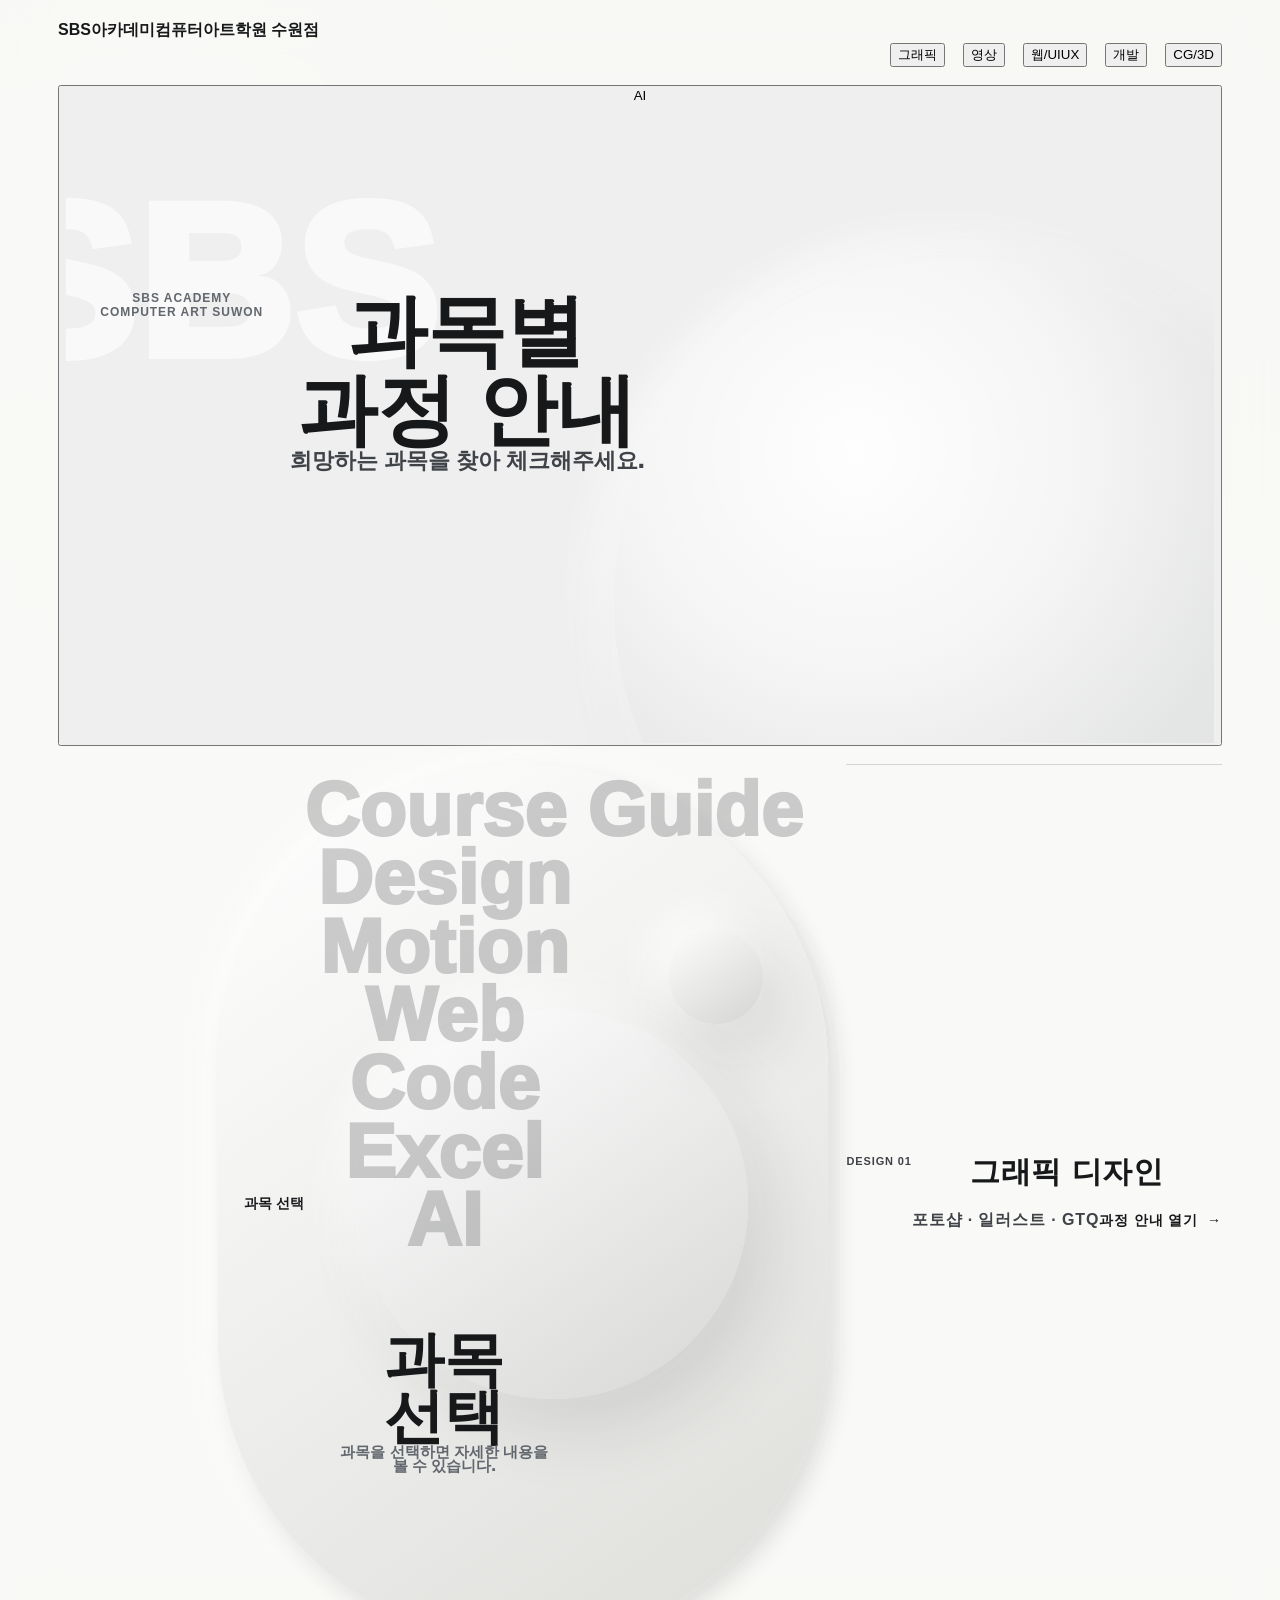
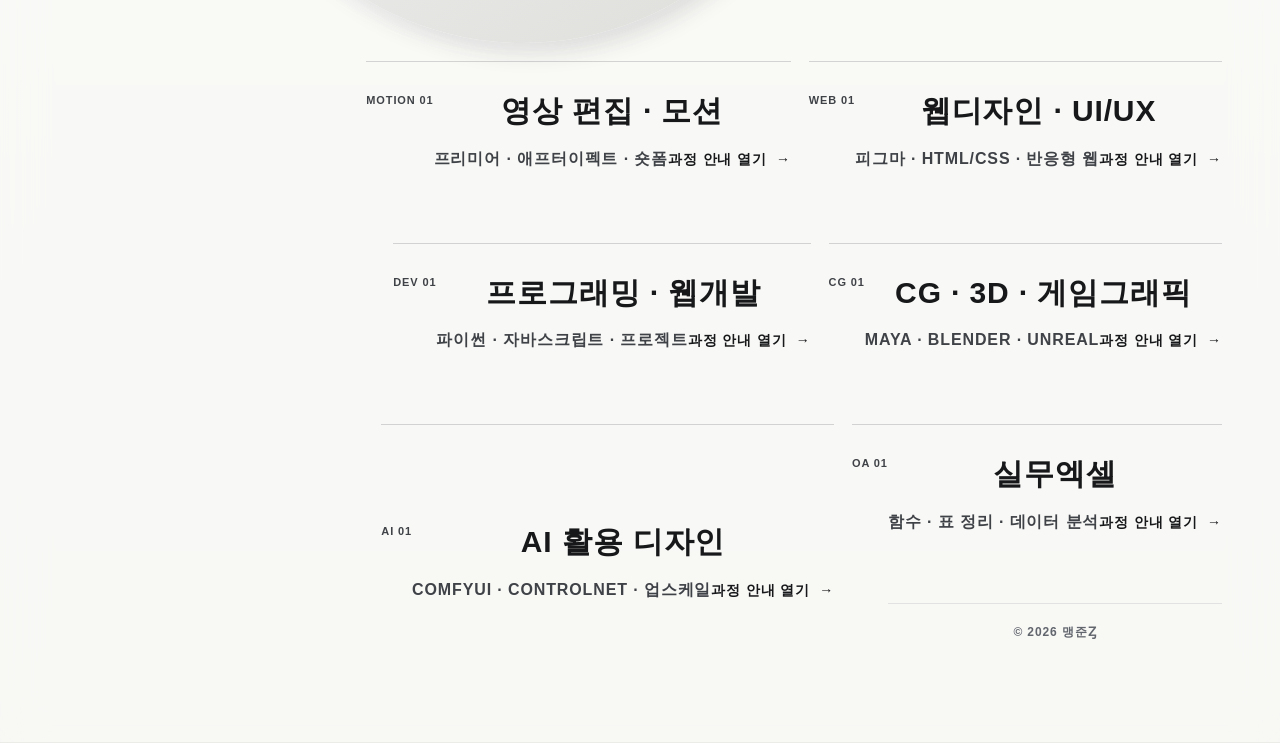
==== index.html @ f187f2a8 "Create index.html" ====
<!doctype html>
<meta charset="utf-8">
<meta name="viewport" content="width=device-width, initial-scale=1">
<meta property="og:type" content="website">
<meta property="og:title" content="SBS Academy Computer Art Suwon Course Guide">
<meta property="og:description" content="Select a course and review the curriculum.">
<meta property="og:url" content="https://mjh20346-alt.github.io/sbs-course-guide/">
<meta property="og:image" content="https://mjh20346-alt.github.io/sbs-course-guide/assets/og-image.svg">
<meta name="twitter:card" content="summary_large_image">
<meta name="twitter:image" content="https://mjh20346-alt.github.io/sbs-course-guide/assets/og-image.svg">
<link rel="stylesheet" href="assets/site.css">
<header class="topbar"><nav class="nav"><strong>SBS&#50500;&#52852;&#45936;&#48120;&#52980;&#54504;&#53552;&#50500;&#53944;&#54617;&#50896; &#49688;&#50896;&#51216;<div class="nav-links"><button onclick="location.href='graphic-design.html'">&#44536;&#47000;&#54589;<button onclick="location.href='video-motion.html'">&#50689;&#49345;<button onclick="location.href='web-uiux.html'">&#50937;/UIUX<button onclick="location.href='programming.html'">&#44060;&#48156;<button onclick="location.href='cg-3d.html'">CG/3D<button onclick="location.href='ai-design.html'">AI
<section class="hero compact"><div class="hero-inner"><div><div class="eyebrow">SBS ACADEMY COMPUTER ART SUWON<h1>&#44284;&#47785;&#48324; &#44284;&#51221; &#50504;&#45236;<p class="hero-copy">&#55148;&#47581;&#54616;&#45716; &#44284;&#47785;&#51012; &#52286;&#50500; &#52404;&#53356;&#54644;&#51452;&#49464;&#50836;.<div class="hero-actions"><button class="button primary" onclick="location.hash='subjects'">&#44284;&#47785; &#49440;&#53469;<div class="hero-panel"><div class="panel-title">Course Guide<div class="panel-grid">Design Motion Web Code Excel AI
<main><section id="subjects"><div class="section-head"><h2>&#44284;&#47785; &#49440;&#53469;<p class="section-note">&#44284;&#47785;&#51012; &#49440;&#53469;&#54616;&#47732; &#51088;&#49464;&#54620; &#45236;&#50857;&#51012; &#48380; &#49688; &#51080;&#49845;&#45768;&#45796;.<div class="subject-grid"><button class="subject-card visual-design" onclick="location.href='graphic-design.html'"><span class="kicker">DESIGN 01<h3>&#44536;&#47000;&#54589; &#46356;&#51088;&#51064;<p>&#54252;&#53664;&#49397; &#183; &#51068;&#47084;&#49828;&#53944; &#183; GTQ<span class="card-link">&#44284;&#51221; &#50504;&#45236; &#50676;&#44592;<button class="subject-card visual-video" onclick="location.href='video-motion.html'"><span class="kicker">MOTION 01<h3>&#50689;&#49345; &#54200;&#51665; &#183; &#47784;&#49496;<p>&#54532;&#47532;&#48120;&#50612; &#183; &#50528;&#54532;&#53552;&#51060;&#54169;&#53944; &#183; &#49679;&#54268;<span class="card-link">&#44284;&#51221; &#50504;&#45236; &#50676;&#44592;<button class="subject-card visual-web" onclick="location.href='web-uiux.html'"><span class="kicker">WEB 01<h3>&#50937;&#46356;&#51088;&#51064; &#183; UI/UX<p>&#54588;&#44536;&#47560; &#183; HTML/CSS &#183; &#48152;&#51025;&#54805; &#50937;<span class="card-link">&#44284;&#51221; &#50504;&#45236; &#50676;&#44592;<button class="subject-card visual-code" onclick="location.href='programming.html'"><span class="kicker">DEV 01<h3>&#54532;&#47196;&#44536;&#47000;&#48141; &#183; &#50937;&#44060;&#48156;<p>&#54028;&#51060;&#50028; &#183; &#51088;&#48148;&#49828;&#53356;&#47549;&#53944; &#183; &#54532;&#47196;&#51229;&#53944;<span class="card-link">&#44284;&#51221; &#50504;&#45236; &#50676;&#44592;<button class="subject-card visual-cg" onclick="location.href='cg-3d.html'"><span class="kicker">CG 01<h3>CG &#183; 3D &#183; &#44172;&#51076;&#44536;&#47000;&#54589;<p>Maya &#183; Blender &#183; Unreal<span class="card-link">&#44284;&#51221; &#50504;&#45236; &#50676;&#44592;<button class="subject-card visual-ai" onclick="location.href='ai-design.html'"><span class="kicker">AI 01<h3>AI &#54876;&#50857; &#46356;&#51088;&#51064;<p>ComfyUI &#183; ControlNet &#183; &#50629;&#49828;&#52992;&#51068;<span class="card-link">&#44284;&#51221; &#50504;&#45236; &#50676;&#44592;<button class="subject-card visual-excel" onclick="location.href='practical-excel.html'"><span class="kicker">OA 01<h3>&#49892;&#47924;&#50641;&#49472;<p>&#54632;&#49688; &#183; &#54364; &#51221;&#47532; &#183; &#45936;&#51060;&#53552; &#48516;&#49437;<span class="card-link">&#44284;&#51221; &#50504;&#45236; &#50676;&#44592;<footer class="site-footer" style="grid-column:1/-1">&copy; 2026 &#47609;&#51456;&#548
---- assets/site.css ----
:root {
  --bg: #f4f4f2;
  --bg-soft: #ececea;
  --paper: #fbfbfa;
  --ink: #17181a;
  --ink-soft: #3f4247;
  --muted: #62666d;
  --line: rgba(37, 38, 41, .10);
  --shadow-soft: 20px 28px 70px rgba(30, 32, 36, .12), -18px -18px 44px rgba(255, 255, 255, .82);
  --shadow-inset: inset 10px 10px 24px rgba(30, 32, 36, .07), inset -14px -14px 30px rgba(255, 255, 255, .88);
}

* {
  box-sizing: border-box;
}

html {
  scroll-behavior: smooth;
}

body {
  margin: 0;
  color: var(--ink);
  background:
    radial-gradient(circle at 12% 8%, rgba(255, 255, 255, .92), transparent 22rem),
    linear-gradient(180deg, #eeeeec 0%, #f7f7f5 44%, #ededeb 100%);
  font-family: "Avenir Next", "Pretendard", "Noto Sans KR", "Malgun Gothic", Arial, sans-serif;
  line-height: 1.55;
  letter-spacing: 0;
  word-break: keep-all;
  overflow-wrap: break-word;
}

a {
  color: inherit;
}

h1,
h2,
h3,
p {
  margin-top: 0;
}

.topbar {
  position: sticky;
  top: 0;
  z-index: 20;
  border-bottom: 1px solid rgba(37, 38, 41, .06);
  background: rgba(244, 244, 242, .78);
  backdrop-filter: blur(22px);
}

.nav {
  display: flex;
  align-items: center;
  justify-content: space-between;
  gap: 18px;
  max-width: 1220px;
  margin: 0 auto;
  padding: 18px 28px;
}

.brand {
  display: flex;
  align-items: center;
  min-width: 0;
  color: var(--ink);
  text-decoration: none;
  font-size: 14px;
  font-weight: 900;
}

.brand span:last-child {
  overflow-wrap: anywhere;
}

.contact-chip {
  display: inline-flex;
  align-items: center;
  min-height: 30px;
  color: var(--ink);
  font-size: 13px;
  font-weight: 700;
  white-space: nowrap;
}

.nav-links {
  display: flex;
  flex-wrap: wrap;
  justify-content: flex-end;
  gap: 18px;
}

.nav-links a {
  min-height: 30px;
  padding: 4px 0;
  border: 0;
  background: transparent;
  color: var(--ink-soft);
  font: inherit;
  font-size: 13px;
  text-decoration: none;
  cursor: pointer;
}

.nav-links a:hover {
  color: var(--ink);
}

.hero {
  position: relative;
  overflow: hidden;
  min-height: 720px;
}

.hero.compact {
  min-height: 640px;
}

.hero::before {
  position: absolute;
  left: -6vw;
  top: 92px;
  z-index: 0;
  color: rgba(255, 255, 255, .62);
  font-size: clamp(92px, 17vw, 240px);
  font-weight: 950;
  line-height: .82;
  letter-spacing: 0;
  content: "SBS";
  pointer-events: none;
}

.hero::after {
  position: absolute;
  right: -7vw;
  bottom: -16vw;
  width: min(54vw, 690px);
  aspect-ratio: 1;
  border-radius: 50%;
  background:
    radial-gradient(circle at 35% 28%, rgba(255, 255, 255, .94), rgba(255, 255, 255, .42) 32%, rgba(205, 207, 209, .30) 62%, rgba(180, 183, 187, .26) 100%);
  box-shadow: var(--shadow-soft);
  content: "";
  pointer-events: none;
}

.hero-inner {
  position: relative;
  z-index: 1;
  display: grid;
  grid-template-columns: minmax(0, 1fr) minmax(310px, 450px);
  align-items: center;
  gap: 72px;
  max-width: 1220px;
  min-height: inherit;
  margin: 0 auto;
  padding: 82px 28px 76px;
}

.eyebrow {
  display: inline-flex;
  margin-bottom: 30px;
  color: var(--muted);
  font-size: 12px;
  font-weight: 800;
  letter-spacing: .08em;
  text-transform: uppercase;
}

h1 {
  max-width:860px;
  margin-bottom: 26px;
  color: var(--ink);
  font-size:clamp(46px,6.2vw,88px);
  font-weight: 950;
  line-height:1;
  letter-spacing: 0;
}

.hero-copy {
  max-width: 520px;
  margin-bottom: 34px;
  color: var(--ink-soft);
  font-size: clamp(17px, 1.8vw, 22px);
}

.hero-actions {
  display: flex;
  flex-wrap: wrap;
  gap: 14px;
  margin-bottom: 0;
}

.button {
  display: inline-flex;
  align-items: center;
  justify-content: center;
  min-height: 48px;
  padding: 12px 26px;
  border: 0;
  border-radius: 999px;
  color: var(--ink-soft);
  background: linear-gradient(145deg, #ffffff, #ddddda);
  box-shadow: 8px 10px 22px rgba(30, 32, 36, .13), -8px -8px 22px rgba(255, 255, 255, .86);
  text-decoration: none;
  font: inherit;
  font-size: 14px;
  font-weight: 800;
  cursor: pointer;
}

.button.primary {
  color: var(--ink);
}

.button.secondary {
  background: transparent;
  box-shadow: none;
}

.hero-panel {
  position: relative;
  display: grid;
  place-items: center;
  min-height: 420px;
  padding: 0;
  isolation: isolate;
}

.hero-panel::before {
  position: absolute;
  width: min(86%, 390px);
  aspect-ratio: 1;
  border-radius: 50%;
  background: linear-gradient(145deg, #ffffff, #d7d8d6);
  box-shadow: var(--shadow-soft);
  content: "";
}

.hero-panel::after {
  position: absolute;
  right: 8%;
  top: 18%;
  width: 94px;
  aspect-ratio: 1;
  border-radius: 50%;
  background: linear-gradient(145deg, #fdfdfc, #d4d5d3);
  box-shadow: var(--shadow-soft);
  content: "";
}

.panel-title {
  position: relative;
  z-index: 1;
  margin-bottom: 18px;
  color: rgba(37, 38, 41, .22);
  font-size: clamp(42px, 6vw, 76px);
  font-weight: 950;
  line-height: .9;
  text-align: center;
}

.panel-grid {
  position: relative;
  z-index: 1;
  display: flex;
  flex-wrap: wrap;
  justify-content: center;
  gap: 8px 16px;
  max-width: 280px;
}

.panel-grid span {
  color: var(--ink-soft);
  font-size: 13px;
  font-weight: 800;
}

main {
  max-width: 1220px;
  margin: 0 auto;
  padding: 68px 28px 96px;
}

section {
  scroll-margin-top: 96px;
  margin-top: 104px;
}

section:first-child {
  margin-top: 0;
}

.section-head {
  display: flex;
  align-items: end;
  justify-content: space-between;
  gap: 28px;
  margin-bottom: 44px;
}

h2 {
  margin-bottom: 0;
  color: var(--ink);
  font-size: clamp(36px, 4.7vw, 72px);
  font-weight: 950;
  line-height: .95;
}

.section-note {
  max-width: 380px;
  margin-bottom: 0;
  color: var(--muted);
  font-size: 15px;
}

.subject-grid,
.module-grid,
.route-grid,
.question-grid,
.summary-grid {
  display: grid;
  gap: 40px 34px;
}

.subject-grid {
  grid-template-columns: repeat(2, minmax(0, 1fr));
}

.module-grid {
  grid-template-columns: repeat(3, minmax(0, 1fr));
}

.route-grid,
.question-grid,
.summary-grid {
  grid-template-columns: repeat(4, minmax(0, 1fr));
}

.subject-card,
.module-card,
.route-card,
.question-card,
.summary-card,
.timeline-card {
  border: 0;
  border-radius: 0;
  background: transparent;
  box-shadow: none;
}

.subject-card {
  position: relative;
  min-height: 0;
  padding: 30px 0 34px;
  border-top: 1px solid rgba(23, 24, 26, .16);
  color: var(--ink);
  text-decoration: none;
}

.subject-visual {
  display: none;
}

.kicker {
  display: inline-flex;
  margin-bottom: 12px;
  color: var(--ink-soft);
  font-size: 11px;
  font-weight: 900;
  letter-spacing: .08em;
  text-transform: uppercase;
}

.subject-card h3,
.module-card h3,
.route-card h3,
.question-card h3,
.summary-card h3,
.timeline-card h3 {
  margin-bottom: 10px;
  color: var(--ink);
  font-size: 30px;
  font-weight: 900;
  line-height: 1.16;
}

.subject-card p,
.module-card p,
.route-card p,
.question-card p,
.summary-card p,
.timeline-card p {
  margin-bottom: 0;
  color: var(--ink-soft);
  font-size: 16px;
}

.card-link {
  display: inline-flex;
  margin-top: 22px;
  color: var(--ink);
  font-size: 14px;
  font-weight: 900;
}

.card-link::after {
  margin-left: 9px;
  content: "→";
}

.module-card {
  min-height: 0;
  padding-top: 24px;
  border-top: 1px solid var(--line);
}

.module-head {
  min-height: 0;
  padding: 0;
  border-bottom: 0;
  background: transparent;
}

.module-body {
  display: grid;
  gap: 18px;
  padding: 14px 0 0;
}

.module-body ul,
.route-card ol {
  margin: 0;
  padding-left: 18px;
  color: var(--ink-soft);
  font-size: 14px;
}

.module-body li + li,
.route-card li + li {
  margin-top: 8px;
}

.tag-row {
  display: flex;
  flex-wrap: wrap;
  gap: 7px;
}

.tag {
  display: inline-flex;
  align-items: center;
  min-height: 25px;
  padding: 3px 0;
  color: var(--muted);
  font-size: 12px;
  font-weight: 850;
}

.tag + .tag::before {
  padding-right: 7px;
  color: rgba(37, 38, 41, .28);
  content: "/";
}

.route-card,
.question-card,
.summary-card,
.timeline-card {
  min-height: 0;
  padding-top: 24px;
  border-top: 1px solid var(--line);
}

.route-number,
.question-mark {
  display: block;
  width: auto;
  height: auto;
  margin-bottom: 22px;
  border-radius: 0;
  background: transparent;
  color: rgba(37, 38, 41, .22);
  box-shadow: none;
  font-size: 44px;
  font-weight: 950;
  line-height: .9;
}

.timeline-row {
  display: grid;
  grid-template-columns: repeat(4, minmax(0, 1fr));
  gap: 34px;
}

.footer {
  margin-top: 64px;
  padding-top: 22px;
  border-top: 1px solid var(--line);
  color: var(--muted);
  font-size: 13px;
}

@media (max-width: 1120px) {
  .hero-inner {
    grid-template-columns: 1fr;
  }

  .subject-grid,
  .module-grid,
  .route-grid,
  .question-grid,
  .summary-grid,
  .timeline-row {
    grid-template-columns: repeat(2, minmax(0, 1fr));
  }

  .hero-panel {
    min-height: 320px;
  }
}

@media (max-width: 760px) {
  .nav {
    align-items: flex-start;
    flex-direction: column;
    gap: 10px;
  }

  .nav-links {
    justify-content: flex-start;
    gap: 12px 16px;
  }

  .contact-chip {
    white-space: normal;
  }

  .hero,
  .hero.compact {
    min-height: auto;
  }

  .hero::before {
    top: 98px;
    font-size: 96px;
  }

  .hero::after {
    width: 82vw;
    right: -32vw;
    bottom: -38vw;
  }

  .hero-inner {
    gap: 32px;
    padding-top: 62px;
  }

  .hero-panel {
    min-height: 260px;
  }

  .subject-grid,
  .module-grid,
  .route-grid,
  .question-grid,
  .summary-grid,
  .timeline-row {
    grid-template-columns: 1fr;
  }

  .subject-card {
    padding: 24px 0 28px;
  }

  .section-head {
    display: block;
  }

  .section-note {
    margin-top: 12px;
  }
}

@media print {
  body {
    color: #111;
    background: #fff;
  }

  .topbar,
  .hero-actions,
  .footer {
    display: none;
  }

  .hero {
    min-height: auto;
    border-bottom: 2px solid #111;
  }

  .hero::before,
  .hero::after,
  .hero-panel,
  .subject-visual {
    display: none;
  }

  .hero-inner,
  main {
    display: block;
    max-width: none;
    min-height: auto;
    padding: 18px 0;
  }

  h1 {
    font-size: 34px;
  }

  h2 {
    font-size: 24px;
  }

  section {
    margin-top: 28px;
  }

  .subject-grid,
  .module-grid,
  .route-grid,
  .question-grid,
  .summary-grid,
  .timeline-row {
    display: grid;
    grid-template-columns: repeat(2, 1fr);
  }
}

:root{--bg:#f8f8f6;--bg-soft:#f1f1ef;--paper:#fff}body{background:radial-gradient(circle at 12% 8%,rgba(255,255,255,.96),transparent 22rem),linear-gradient(180deg,#f7f7f5 0%,#fff 46%,#f6f6f4 100%)}.topbar{background:rgba(248,248,246,.82)}.contact-chip{position:fixed;right:28px;bottom:22px;z-index:30;justify-content:center;padding:8px 14px;border:1px solid rgba(23,24,26,.08);border-radius:999px;color:transparent;background:rgba(255,255,255,.78);box-shadow:8px 12px 30px rgba(30,32,36,.09);backdrop-filter:blur(18px);font-weight:800}.contact-chip::before{color:var(--ink);content:"\b2f4\b2f9 \b9f9\c900\d638 \d300\c7a5"}

.contact-chip::before{content:"\b2f4\b2f9\20 \b9f9\c900\d638\20 \d300\c7a5"}

.contact-chip::before{content:"\b2f4\b2f9" " " "\b9f9\c900\d638" " " "\d300\c7a5"}

.contact-chip::before{content:"\00b2f4\00b2f9\000020\00b9f9\00c900\00d638\000020\00d300\00c7a5"}

.contact-chip{position:fixed!important;top:90vh!important;right:28px!important;bottom:auto!important;z-index:1000!important;display:inline-flex!important;color:transparent!important}.contact-chip::before{color:var(--ink);content:"\00b9f9\00c900\00d638\000020\00d300\00c7a5"!important}

.contact-chip{position:fixed!important;top:auto!important;right:28px!important;bottom:22px!important;z-index:1000!important;display:inline-flex!important;color:transparent!important}.contact-chip::before{color:var(--ink);content:"\00b9f9\00c900\00d638\000020\00d300\00c7a5"!important}

.contact-chip{position:fixed!important;top:90vh!important;right:28px!important;bottom:auto!important;z-index:1000!important;display:inline-flex!important;color:transparent!important}.contact-chip::before{color:var(--ink);content:"\00b9f9\00c900\00d638\000020\00d300\00c7a5"!important}

/*x*/
.contact-chip{display:none!important}.topbar .contact-chip{display:none!important}body::after{content:none!important}.site-footer{max-width:1220px;margin:72px auto 28px;padding:22px 28px 0;border-top:1px solid var(--line);color:var(--muted);font-size:12px;font-weight:700;text-align:center}.subject-card{transition:transform .24s ease,border-color .24s ease,color .24s ease;touch-action:manipulation;-webkit-tap-highlight-color:transparent}.subject-card h3,.card-link{transition:transform .24s ease,opacity .24s ease}.subject-card:active{transform:scale(.985)}@media (hover:hover){.subject-card:hover,.subject-card:focus-visible{border-color:rgba(23,24,26,.34);outline:0}.subject-card:hover h3,.subject-card:focus-visible h3,.subject-card:hover .card-link,.subject-card:focus-visible .card-link{transform:translateX(6px)}}@view-transition{navigation:auto}
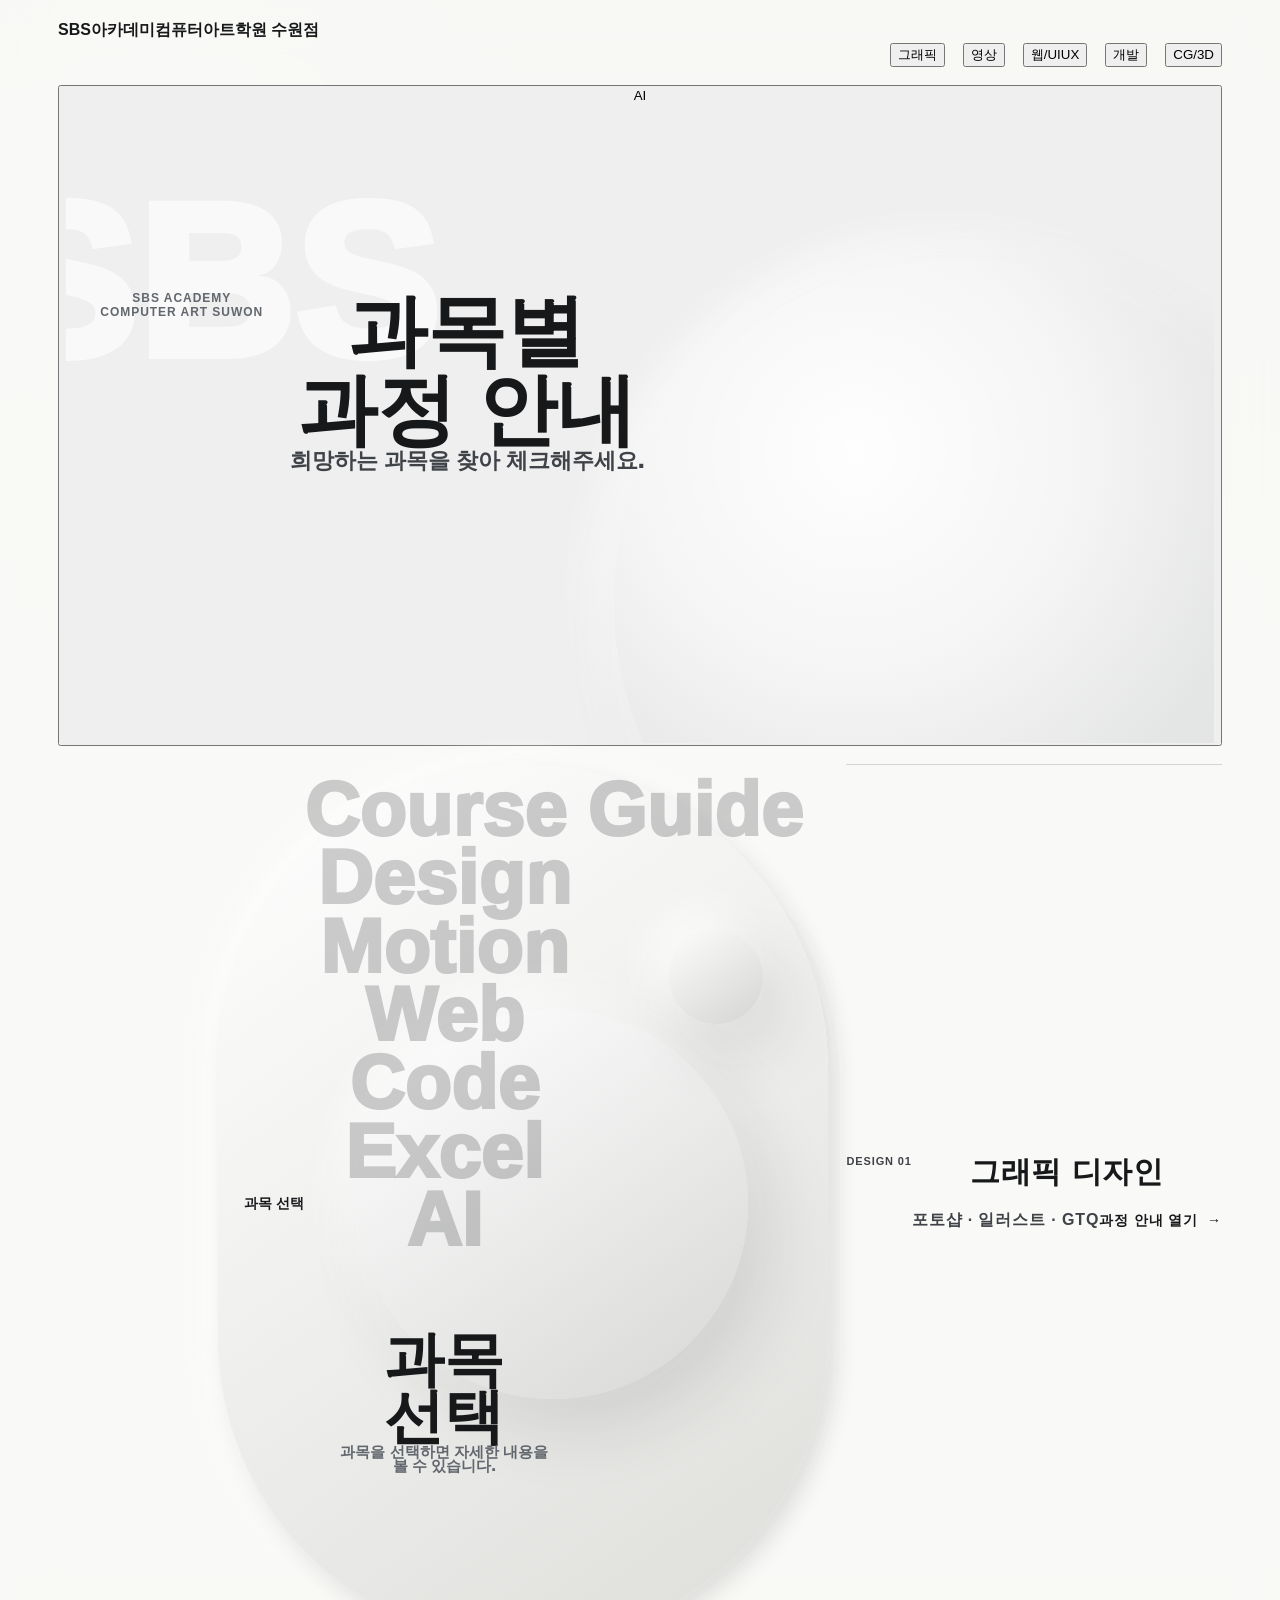
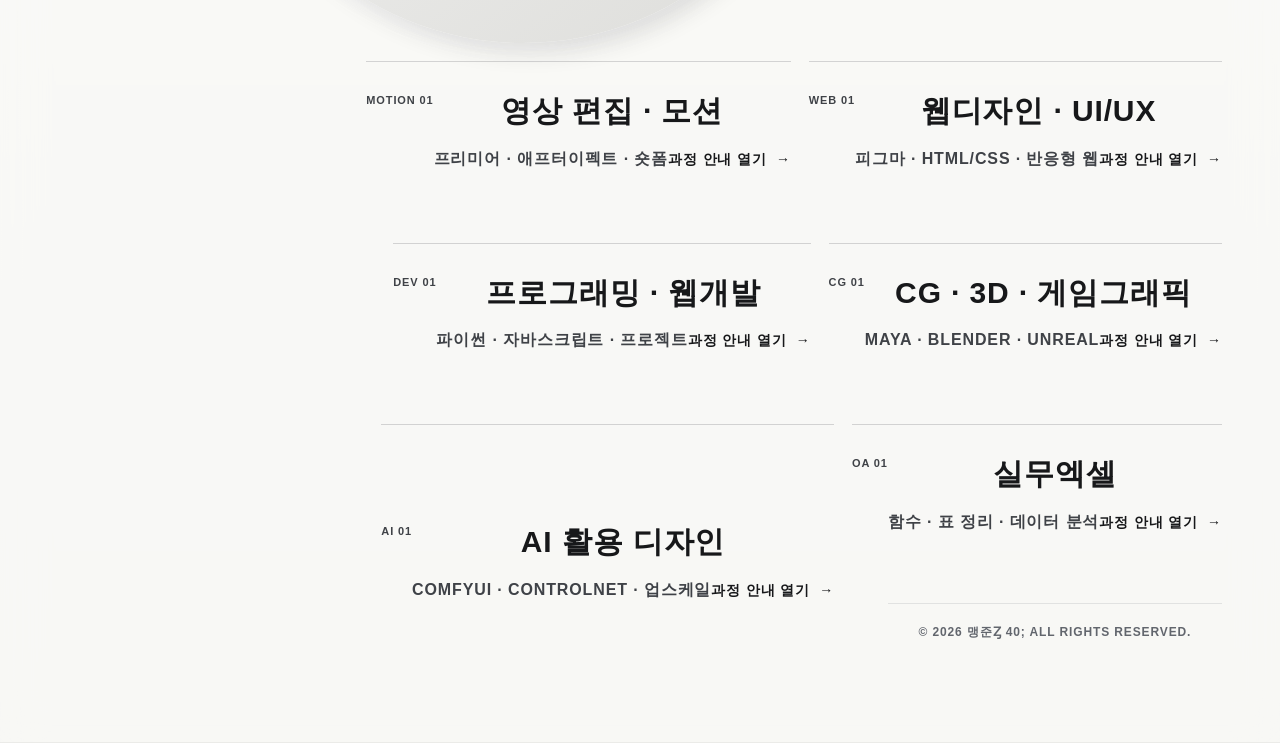
==== commit 3d85b094: "Update index.html" ====
--- a/index.html
+++ b/index.html
@@ -12,3 +12,4 @@
 <header class="topbar"><nav class="nav"><strong>SBS&#50500;&#52852;&#45936;&#48120;&#52980;&#54504;&#53552;&#50500;&#53944;&#54617;&#50896; &#49688;&#50896;&#51216;<div class="nav-links"><button onclick="location.href='graphic-design.html'">&#44536;&#47000;&#54589;<button onclick="location.href='video-motion.html'">&#50689;&#49345;<button onclick="location.href='web-uiux.html'">&#50937;/UIUX<button onclick="location.href='programming.html'">&#44060;&#48156;<button onclick="location.href='cg-3d.html'">CG/3D<button onclick="location.href='ai-design.html'">AI
 <section class="hero compact"><div class="hero-inner"><div><div class="eyebrow">SBS ACADEMY COMPUTER ART SUWON<h1>&#44284;&#47785;&#48324; &#44284;&#51221; &#50504;&#45236;<p class="hero-copy">&#55148;&#47581;&#54616;&#45716; &#44284;&#47785;&#51012; &#52286;&#50500; &#52404;&#53356;&#54644;&#51452;&#49464;&#50836;.<div class="hero-actions"><button class="button primary" onclick="location.hash='subjects'">&#44284;&#47785; &#49440;&#53469;<div class="hero-panel"><div class="panel-title">Course Guide<div class="panel-grid">Design Motion Web Code Excel AI
 <main><section id="subjects"><div class="section-head"><h2>&#44284;&#47785; &#49440;&#53469;<p class="section-note">&#44284;&#47785;&#51012; &#49440;&#53469;&#54616;&#47732; &#51088;&#49464;&#54620; &#45236;&#50857;&#51012; &#48380; &#49688; &#51080;&#49845;&#45768;&#45796;.<div class="subject-grid"><button class="subject-card visual-design" onclick="location.href='graphic-design.html'"><span class="kicker">DESIGN 01<h3>&#44536;&#47000;&#54589; &#46356;&#51088;&#51064;<p>&#54252;&#53664;&#49397; &#183; &#51068;&#47084;&#49828;&#53944; &#183; GTQ<span class="card-link">&#44284;&#51221; &#50504;&#45236; &#50676;&#44592;<button class="subject-card visual-video" onclick="location.href='video-motion.html'"><span class="kicker">MOTION 01<h3>&#50689;&#49345; &#54200;&#51665; &#183; &#47784;&#49496;<p>&#54532;&#47532;&#48120;&#50612; &#183; &#50528;&#54532;&#53552;&#51060;&#54169;&#53944; &#183; &#49679;&#54268;<span class="card-link">&#44284;&#51221; &#50504;&#45236; &#50676;&#44592;<button class="subject-card visual-web" onclick="location.href='web-uiux.html'"><span class="kicker">WEB 01<h3>&#50937;&#46356;&#51088;&#51064; &#183; UI/UX<p>&#54588;&#44536;&#47560; &#183; HTML/CSS &#183; &#48152;&#51025;&#54805; &#50937;<span class="card-link">&#44284;&#51221; &#50504;&#45236; &#50676;&#44592;<button class="subject-card visual-code" onclick="location.href='programming.html'"><span class="kicker">DEV 01<h3>&#54532;&#47196;&#44536;&#47000;&#48141; &#183; &#50937;&#44060;&#48156;<p>&#54028;&#51060;&#50028; &#183; &#51088;&#48148;&#49828;&#53356;&#47549;&#53944; &#183; &#54532;&#47196;&#51229;&#53944;<span class="card-link">&#44284;&#51221; &#50504;&#45236; &#50676;&#44592;<button class="subject-card visual-cg" onclick="location.href='cg-3d.html'"><span class="kicker">CG 01<h3>CG &#183; 3D &#183; &#44172;&#51076;&#44536;&#47000;&#54589;<p>Maya &#183; Blender &#183; Unreal<span class="card-link">&#44284;&#51221; &#50504;&#45236; &#50676;&#44592;<button class="subject-card visual-ai" onclick="location.href='ai-design.html'"><span class="kicker">AI 01<h3>AI &#54876;&#50857; &#46356;&#51088;&#51064;<p>ComfyUI &#183; ControlNet &#183; &#50629;&#49828;&#52992;&#51068;<span class="card-link">&#44284;&#51221; &#50504;&#45236; &#50676;&#44592;<button class="subject-card visual-excel" onclick="location.href='practical-excel.html'"><span class="kicker">OA 01<h3>&#49892;&#47924;&#50641;&#49472;<p>&#54632;&#49688; &#183; &#54364; &#51221;&#47532; &#183; &#45936;&#51060;&#53552; &#48516;&#49437;<span class="card-link">&#44284;&#51221; &#50504;&#45236; &#50676;&#44592;<footer class="site-footer" style="grid-column:1/-1">&copy; 2026 &#47609;&#51456;&#548
+40; All rights reserved.
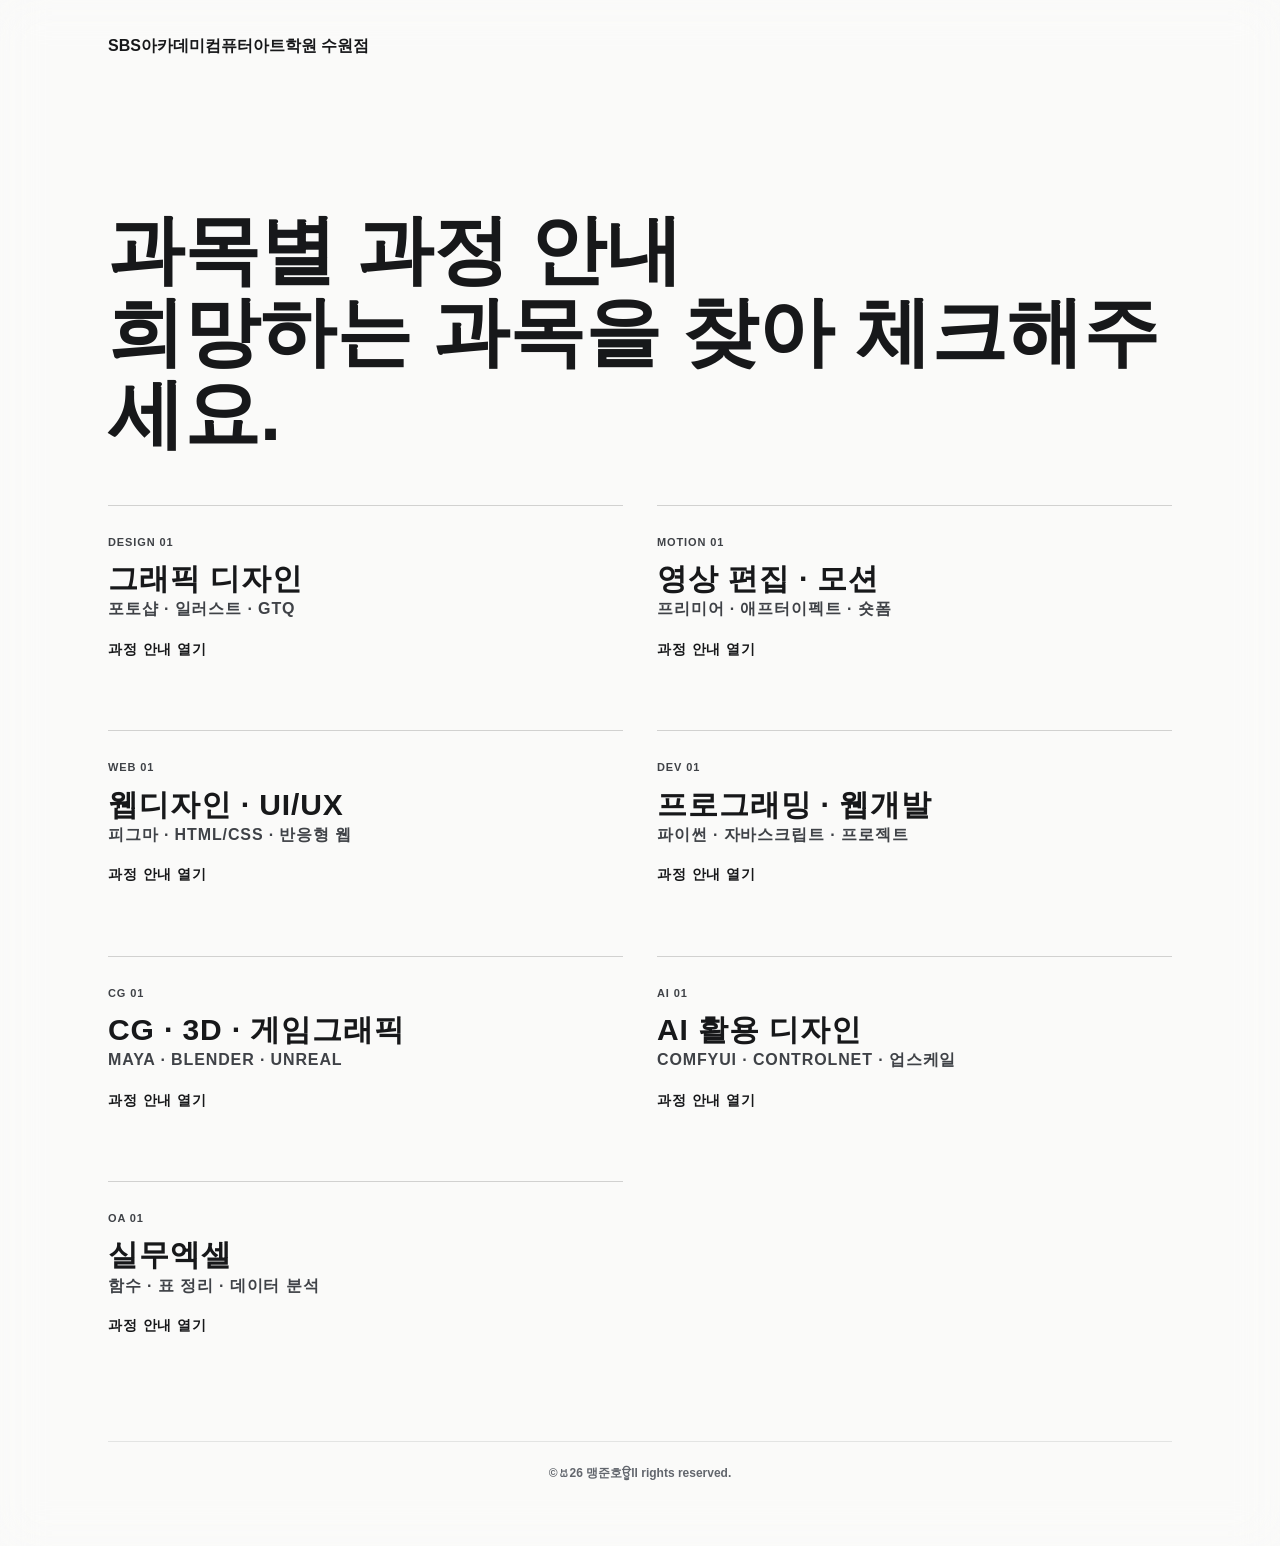
==== commit 6e905ea7: "Create index.html" ====
--- a/index.html
+++ b/index.html
@@ -8,8 +8,8 @@
 <meta property="og:image" content="https://mjh20346-alt.github.io/sbs-course-guide/assets/og-image.svg">
 <meta name="twitter:card" content="summary_large_image">
 <meta name="twitter:image" content="https://mjh20346-alt.github.io/sbs-course-guide/assets/og-image.svg">
-<link rel="stylesheet" href="assets/site.css">
+<link rel="stylesheet" href="assets/site.css?fix=20260618">
 <header class="topbar"><nav class="nav"><strong>SBS&#50500;&#52852;&#45936;&#48120;&#52980;&#54504;&#53552;&#50500;&#53944;&#54617;&#50896; &#49688;&#50896;&#51216;<div class="nav-links"><button onclick="location.href='graphic-design.html'">&#44536;&#47000;&#54589;<button onclick="location.href='video-motion.html'">&#50689;&#49345;<button onclick="location.href='web-uiux.html'">&#50937;/UIUX<button onclick="location.href='programming.html'">&#44060;&#48156;<button onclick="location.href='cg-3d.html'">CG/3D<button onclick="location.href='ai-design.html'">AI
 <section class="hero compact"><div class="hero-inner"><div><div class="eyebrow">SBS ACADEMY COMPUTER ART SUWON<h1>&#44284;&#47785;&#48324; &#44284;&#51221; &#50504;&#45236;<p class="hero-copy">&#55148;&#47581;&#54616;&#45716; &#44284;&#47785;&#51012; &#52286;&#50500; &#52404;&#53356;&#54644;&#51452;&#49464;&#50836;.<div class="hero-actions"><button class="button primary" onclick="location.hash='subjects'">&#44284;&#47785; &#49440;&#53469;<div class="hero-panel"><div class="panel-title">Course Guide<div class="panel-grid">Design Motion Web Code Excel AI
-<main><section id="subjects"><div class="section-head"><h2>&#44284;&#47785; &#49440;&#53469;<p class="section-note">&#44284;&#47785;&#51012; &#49440;&#53469;&#54616;&#47732; &#51088;&#49464;&#54620; &#45236;&#50857;&#51012; &#48380; &#49688; &#51080;&#49845;&#45768;&#45796;.<div class="subject-grid"><button class="subject-card visual-design" onclick="location.href='graphic-design.html'"><span class="kicker">DESIGN 01<h3>&#44536;&#47000;&#54589; &#46356;&#51088;&#51064;<p>&#54252;&#53664;&#49397; &#183; &#51068;&#47084;&#49828;&#53944; &#183; GTQ<span class="card-link">&#44284;&#51221; &#50504;&#45236; &#50676;&#44592;<button class="subject-card visual-video" onclick="location.href='video-motion.html'"><span class="kicker">MOTION 01<h3>&#50689;&#49345; &#54200;&#51665; &#183; &#47784;&#49496;<p>&#54532;&#47532;&#48120;&#50612; &#183; &#50528;&#54532;&#53552;&#51060;&#54169;&#53944; &#183; &#49679;&#54268;<span class="card-link">&#44284;&#51221; &#50504;&#45236; &#50676;&#44592;<button class="subject-card visual-web" onclick="location.href='web-uiux.html'"><span class="kicker">WEB 01<h3>&#50937;&#46356;&#51088;&#51064; &#183; UI/UX<p>&#54588;&#44536;&#47560; &#183; HTML/CSS &#183; &#48152;&#51025;&#54805; &#50937;<span class="card-link">&#44284;&#51221; &#50504;&#45236; &#50676;&#44592;<button class="subject-card visual-code" onclick="location.href='programming.html'"><span class="kicker">DEV 01<h3>&#54532;&#47196;&#44536;&#47000;&#48141; &#183; &#50937;&#44060;&#48156;<p>&#54028;&#51060;&#50028; &#183; &#51088;&#48148;&#49828;&#53356;&#47549;&#53944; &#183; &#54532;&#47196;&#51229;&#53944;<span class="card-link">&#44284;&#51221; &#50504;&#45236; &#50676;&#44592;<button class="subject-card visual-cg" onclick="location.href='cg-3d.html'"><span class="kicker">CG 01<h3>CG &#183; 3D &#183; &#44172;&#51076;&#44536;&#47000;&#54589;<p>Maya &#183; Blender &#183; Unreal<span class="card-link">&#44284;&#51221; &#50504;&#45236; &#50676;&#44592;<button class="subject-card visual-ai" onclick="location.href='ai-design.html'"><span class="kicker">AI 01<h3>AI &#54876;&#50857; &#46356;&#51088;&#51064;<p>ComfyUI &#183; ControlNet &#183; &#50629;&#49828;&#52992;&#51068;<span class="card-link">&#44284;&#51221; &#50504;&#45236; &#50676;&#44592;<button class="subject-card visual-excel" onclick="location.href='practical-excel.html'"><span class="kicker">OA 01<h3>&#49892;&#47924;&#50641;&#49472;<p>&#54632;&#49688; &#183; &#54364; &#51221;&#47532; &#183; &#45936;&#51060;&#53552; &#48516;&#49437;<span class="card-link">&#44284;&#51221; &#50504;&#45236; &#50676;&#44592;<footer class="site-footer" style="grid-column:1/-1">&copy; 2026 &#47609;&#51456;&#548
-40; All rights reserved.
+<main><section id="subjects"><div class="section-head"><h2>&#44284;&#47785; &#49440;&#53469;<p class="section-note">&#44284;&#47785;&#51012; &#49440;&#53469;&#54616;&#47732; &#51088;&#49464;&#54620; &#45236;&#50857;&#51012; &#48380; &#49688; &#51080;&#49845;&#45768;&#45796;.<div class="subject-grid"><button class="subject-card visual-design" onclick="location.href='graphic-design.html'"><span class="kicker">DESIGN 01<h3>&#44536;&#47000;&#54589; &#46356;&#51088;&#51064;<p>&#54252;&#53664;&#49397; &#183; &#51068;&#47084;&#49828;&#53944; &#183; GTQ<span class="card-link">&#44284;&#51221; &#50504;&#45236; &#50676;&#44592;<button class="subject-card visual-video" onclick="location.href='video-motion.html'"><span class="kicker">MOTION 01<h3>&#50689;&#49345; &#54200;&#51665; &#183; &#47784;&#49496;<p>&#54532;&#47532;&#48120;&#50612; &#183; &#50528;&#54532;&#53552;&#51060;&#54169;&#53944; &#183; &#49679;&#54268;<span class="card-link">&#44284;&#51221; &#50504;&#45236; &#50676;&#44592;<button class="subject-card visual-web" onclick="location.href='web-uiux.html'"><span class="kicker">WEB 01<h3>&#50937;&#46356;&#51088;&#51064; &#183; UI/UX<p>&#54588;&#44536;&#47560; &#183; HTML/CSS &#183; &#48152;&#51025;&#54805; &#50937;<span class="card-link">&#44284;&#51221; &#50504;&#45236; &#50676;&#44592;<button class="subject-card visual-code" onclick="location.href='programming.html'"><span class="kicker">DEV 01<h3>&#54532;&#47196;&#44536;&#47000;&#48141; &#183; &#50937;&#44060;&#48156;<p>&#54028;&#51060;&#50028; &#183; &#51088;&#48148;&#49828;&#53356;&#47549;&#53944; &#183; &#54532;&#47196;&#51229;&#53944;<span class="card-link">&#44284;&#51221; &#50504;&#45236; &#50676;&#44592;<button class="subject-card visual-cg" onclick="location.href='cg-3d.html'"><span class="kicker">CG 01<h3>CG &#183; 3D &#183; &#44172;&#51076;&#44536;&#47000;&#54589;<p>Maya &#183; Blender &#183; Unreal<span class="card-link">&#44284;&#51221; &#50504;&#45236; &#50676;&#44592;<button class="subject-card visual-ai" onclick="location.href='ai-design.html'"><span class="kicker">AI 01<h3>AI &#54876;&#50857; &#46356;&#51088;&#51064;<p>ComfyUI &#183; ControlNet &#183; &#50629;&#49828;&#52992;&#51068;<span class="card-link">&#44284;&#51221; &#50504;&#45236; &#50676;&#44592;<button class="subject-card visual-excel" onclick="location.href='practical-excel.html'"><span class="kicker">OA 01<h3>&#49892;&#47924;&#50641;&#49472;<p>&#54632;&#49688; &#183; &#54364; &#51221;&#47532; &#183; &#45936;&#51060;&#53552; &#48516;&#49437;<span class="card-link">&#44284;&#51221; &#50504;&#45236; &#50676;&#44592;<footer class="site-footer" style="grid-column:1/-1">&copy; 2026 &#47609;&#51456;&#54840; All rights reserved.
+</p></p></main></h1></div></strong>
--- a/assets/site.css
+++ b/assets/site.css
@@ -656,3 +656,19 @@
 
 /*x*/
 .contact-chip{display:none!important}.topbar .contact-chip{display:none!important}body::after{content:none!important}.site-footer{max-width:1220px;margin:72px auto 28px;padding:22px 28px 0;border-top:1px solid var(--line);color:var(--muted);font-size:12px;font-weight:700;text-align:center}.subject-card{transition:transform .24s ease,border-color .24s ease,color .24s ease;touch-action:manipulation;-webkit-tap-highlight-color:transparent}.subject-card h3,.card-link{transition:transform .24s ease,opacity .24s ease}.subject-card:active{transform:scale(.985)}@media (hover:hover){.subject-card:hover,.subject-card:focus-visible{border-color:rgba(23,24,26,.34);outline:0}.subject-card:hover h3,.subject-card:focus-visible h3,.subject-card:hover .card-link,.subject-card:focus-visible .card-link{transform:translateX(6px)}}@view-transition{navigation:auto}
+
+  .site-footer{color:transparent!important}.site-footer::before{content:"\00a9 2026 \b9f9\c900\d638 All rights reserved.";color:var(--muted)}
+.nav-links button{border:0;background:transparent;font:inherit;color:inherit;cursor:pointer}.subject-card{display:block;width:100%;text-align:left;font:inherit;cursor:pointer}
+
+.site-footer::before{content:"\00a9\0020 2026\0020 \b9f9\c900\d638\0020 All rights reserved."!important}
+
+.site-footer::before{content:"\00a9  2026 \b9f9\c900\d638  All rights reserved."!important}
+
+.site-footer::before{content:"\0000a9 2026 \00b9f9\00c900\00d638 All rights reserved."!important}
+
+.site-footer::before{content:"\0000a9\0000202026\000020\00b9f9\00c900\00d638\000020All rights reserved."!important}
+
+.site-footer::before{content:"\0000a9\0000a02026\0000a0\00b9f9\00c900\00d638\0000a0All rights reserved."!important}
+
+/* readable main repair */
+body{background:#fafaf9!important;color:var(--ink)!important}.topbar{position:static!important;min-height:100vh!important;background:transparent!important;border:0!important}.nav{display:block!important;max-width:1120px!important;margin:0 auto!important;padding:34px 28px 64px!important}.nav strong{display:block!important;color:var(--ink)!important;font-size:16px!important;font-weight:900!important}.nav-links{display:grid!important;grid-template-columns:repeat(2,minmax(0,1fr))!important;gap:26px 34px!important;margin-top:150px!important;font-weight:400!important}.nav-links::before{content:"\acfc\baa9\bcc4\00a0\acfc\c815\00a0\c548\b0b4\A\d76c\b9dd\d558\b294\00a0\acfc\baa9\c744\00a0\cc3e\c544\00a0\ccb4\d06c\d574\c8fc\c138\c694."!important;grid-column:1/-1!important;white-space:pre-line!important;margin-bottom:24px!important;color:var(--ink)!important;font-size:clamp(34px,6vw,76px)!important;font-weight:900!important;line-height:1.08!important;letter-spacing:0!important}.nav-links>button:not(.subject-card){display:none!important}.nav-links>.subject-card{display:block!important;width:100%!important;min-height:auto!important;padding:28px 0 32px!important;border:0!important;border-top:1px solid rgba(23,24,26,.18)!important;background:transparent!important;box-shadow:none!important;text-align:left!important;font:inherit!important;color:var(--ink)!important;cursor:pointer!important;white-space:normal!important}.nav-links>.subject-card .kicker,.nav-links>.subject-card h3,.nav-links>.subject-card p,.nav-links>.subject-card .card-link{display:block!important}.nav-links>.subject-card h3{margin:10px 0 12px!important;font-size:30px!important;line-height:1.18!important}.nav-links>.subject-card p{margin:0!important;color:var(--ink-soft)!important;font-size:16px!important;line-height:1.6!important}.nav-links>.subject-card .card-link{margin-top:16px!important;font-size:14px!important;font-weight:900!important}.nav-links>.subject-card .card-link::after{content:""!important}.site-footer{display:none!important}.nav-links::after{content:"\00a9\00a02026\00a0\b9f9\c900\d638\00a0All\00a0rights\00a0reserved."!important;grid-column:1/-1!important;margin-top:34px!important;padding-top:22px!important;border-top:1px solid var(--line)!important;color:var(--muted)!important;font-size:12px!important;font-weight:700!important;text-align:center!important}@media(max-width:760px){.nav{padding:26px 22px 48px!important}.nav-links{grid-template-columns:1fr!important;margin-top:92px!important}.nav-links::before{font-size:40px!important}}
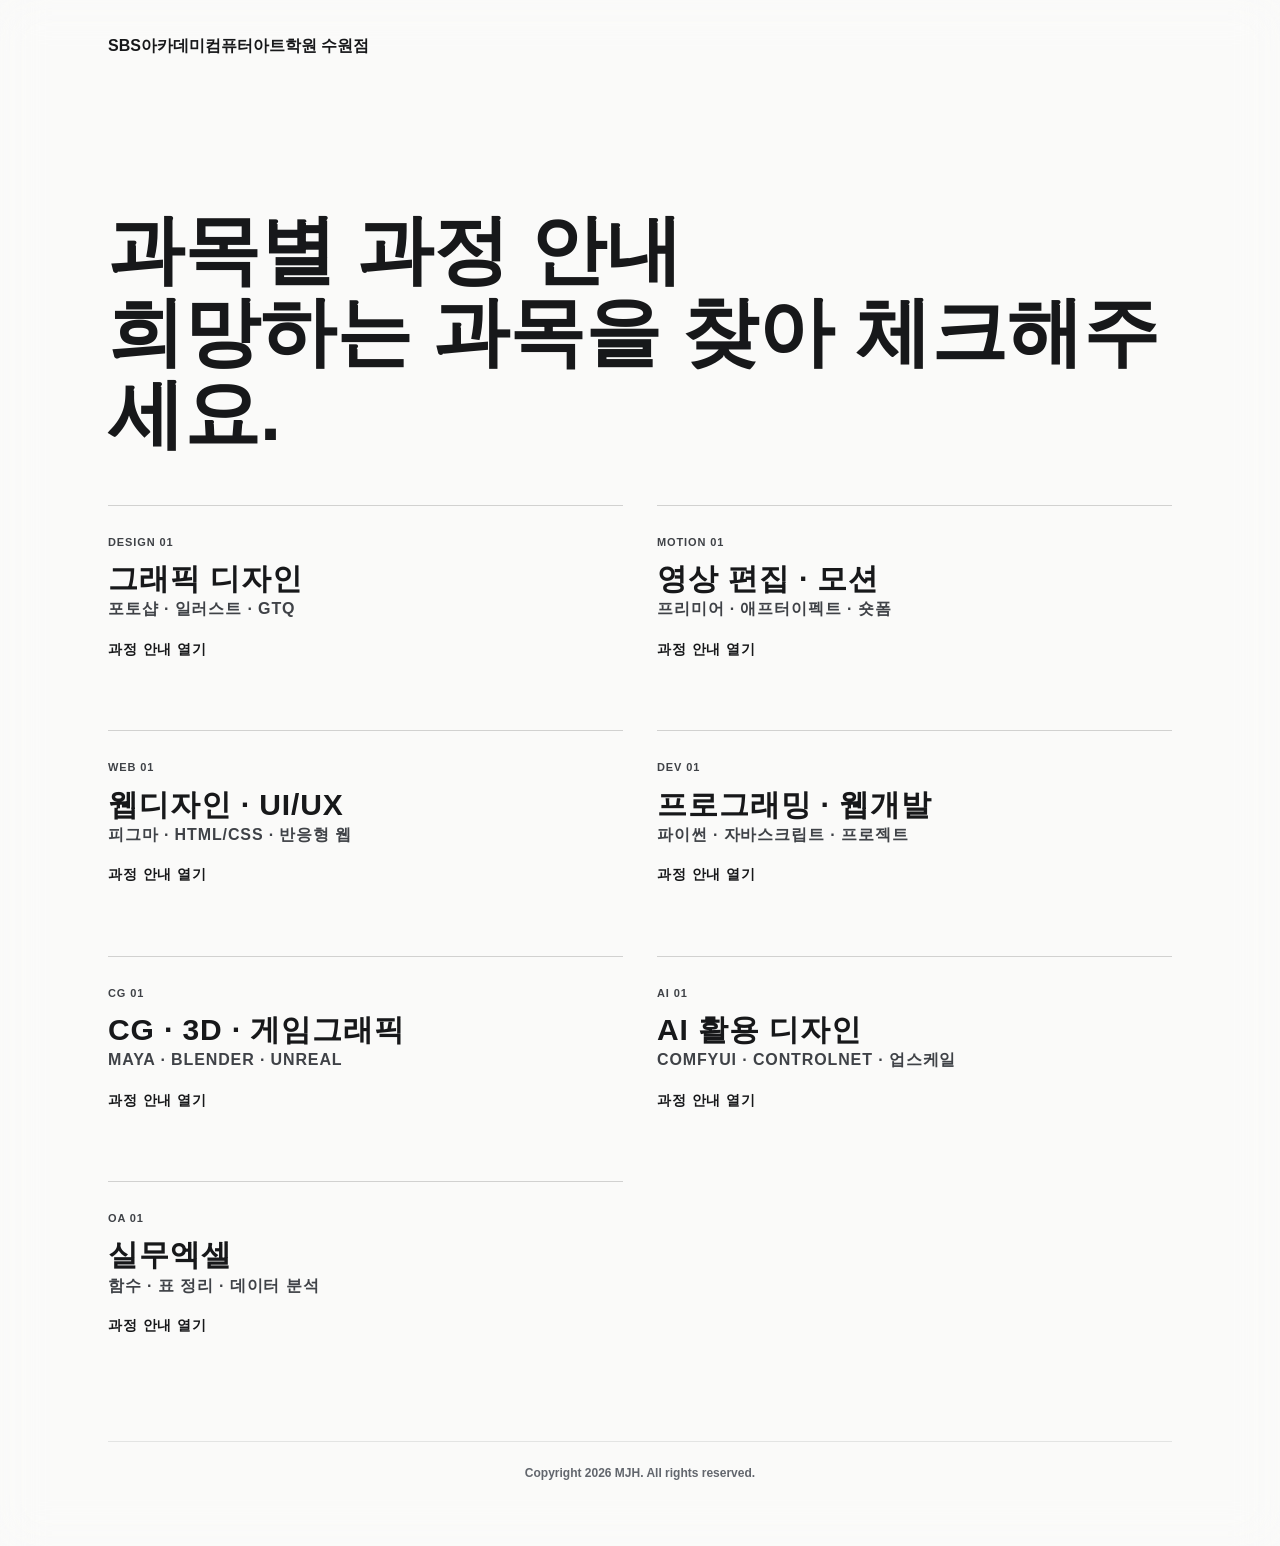
==== commit 8d0f52bc: "Update index.html" ====
--- a/index.html
+++ b/index.html
@@ -13,3 +13,6 @@
 <section class="hero compact"><div class="hero-inner"><div><div class="eyebrow">SBS ACADEMY COMPUTER ART SUWON<h1>&#44284;&#47785;&#48324; &#44284;&#51221; &#50504;&#45236;<p class="hero-copy">&#55148;&#47581;&#54616;&#45716; &#44284;&#47785;&#51012; &#52286;&#50500; &#52404;&#53356;&#54644;&#51452;&#49464;&#50836;.<div class="hero-actions"><button class="button primary" onclick="location.hash='subjects'">&#44284;&#47785; &#49440;&#53469;<div class="hero-panel"><div class="panel-title">Course Guide<div class="panel-grid">Design Motion Web Code Excel AI
 <main><section id="subjects"><div class="section-head"><h2>&#44284;&#47785; &#49440;&#53469;<p class="section-note">&#44284;&#47785;&#51012; &#49440;&#53469;&#54616;&#47732; &#51088;&#49464;&#54620; &#45236;&#50857;&#51012; &#48380; &#49688; &#51080;&#49845;&#45768;&#45796;.<div class="subject-grid"><button class="subject-card visual-design" onclick="location.href='graphic-design.html'"><span class="kicker">DESIGN 01<h3>&#44536;&#47000;&#54589; &#46356;&#51088;&#51064;<p>&#54252;&#53664;&#49397; &#183; &#51068;&#47084;&#49828;&#53944; &#183; GTQ<span class="card-link">&#44284;&#51221; &#50504;&#45236; &#50676;&#44592;<button class="subject-card visual-video" onclick="location.href='video-motion.html'"><span class="kicker">MOTION 01<h3>&#50689;&#49345; &#54200;&#51665; &#183; &#47784;&#49496;<p>&#54532;&#47532;&#48120;&#50612; &#183; &#50528;&#54532;&#53552;&#51060;&#54169;&#53944; &#183; &#49679;&#54268;<span class="card-link">&#44284;&#51221; &#50504;&#45236; &#50676;&#44592;<button class="subject-card visual-web" onclick="location.href='web-uiux.html'"><span class="kicker">WEB 01<h3>&#50937;&#46356;&#51088;&#51064; &#183; UI/UX<p>&#54588;&#44536;&#47560; &#183; HTML/CSS &#183; &#48152;&#51025;&#54805; &#50937;<span class="card-link">&#44284;&#51221; &#50504;&#45236; &#50676;&#44592;<button class="subject-card visual-code" onclick="location.href='programming.html'"><span class="kicker">DEV 01<h3>&#54532;&#47196;&#44536;&#47000;&#48141; &#183; &#50937;&#44060;&#48156;<p>&#54028;&#51060;&#50028; &#183; &#51088;&#48148;&#49828;&#53356;&#47549;&#53944; &#183; &#54532;&#47196;&#51229;&#53944;<span class="card-link">&#44284;&#51221; &#50504;&#45236; &#50676;&#44592;<button class="subject-card visual-cg" onclick="location.href='cg-3d.html'"><span class="kicker">CG 01<h3>CG &#183; 3D &#183; &#44172;&#51076;&#44536;&#47000;&#54589;<p>Maya &#183; Blender &#183; Unreal<span class="card-link">&#44284;&#51221; &#50504;&#45236; &#50676;&#44592;<button class="subject-card visual-ai" onclick="location.href='ai-design.html'"><span class="kicker">AI 01<h3>AI &#54876;&#50857; &#46356;&#51088;&#51064;<p>ComfyUI &#183; ControlNet &#183; &#50629;&#49828;&#52992;&#51068;<span class="card-link">&#44284;&#51221; &#50504;&#45236; &#50676;&#44592;<button class="subject-card visual-excel" onclick="location.href='practical-excel.html'"><span class="kicker">OA 01<h3>&#49892;&#47924;&#50641;&#49472;<p>&#54632;&#49688; &#183; &#54364; &#51221;&#47532; &#183; &#45936;&#51060;&#53552; &#48516;&#49437;<span class="card-link">&#44284;&#51221; &#50504;&#45236; &#50676;&#44592;<footer class="site-footer" style="grid-column:1/-1">&copy; 2026 &#47609;&#51456;&#54840; All rights reserved.
 </p></p></main></h1></div></strong>
+
+  <link rel="stylesheet" href="assets/site.css?fix=20260618b">
+  
--- a/assets/site.css
+++ b/assets/site.css
@@ -672,3 +672,5 @@
 
 /* readable main repair */
 body{background:#fafaf9!important;color:var(--ink)!important}.topbar{position:static!important;min-height:100vh!important;background:transparent!important;border:0!important}.nav{display:block!important;max-width:1120px!important;margin:0 auto!important;padding:34px 28px 64px!important}.nav strong{display:block!important;color:var(--ink)!important;font-size:16px!important;font-weight:900!important}.nav-links{display:grid!important;grid-template-columns:repeat(2,minmax(0,1fr))!important;gap:26px 34px!important;margin-top:150px!important;font-weight:400!important}.nav-links::before{content:"\acfc\baa9\bcc4\00a0\acfc\c815\00a0\c548\b0b4\A\d76c\b9dd\d558\b294\00a0\acfc\baa9\c744\00a0\cc3e\c544\00a0\ccb4\d06c\d574\c8fc\c138\c694."!important;grid-column:1/-1!important;white-space:pre-line!important;margin-bottom:24px!important;color:var(--ink)!important;font-size:clamp(34px,6vw,76px)!important;font-weight:900!important;line-height:1.08!important;letter-spacing:0!important}.nav-links>button:not(.subject-card){display:none!important}.nav-links>.subject-card{display:block!important;width:100%!important;min-height:auto!important;padding:28px 0 32px!important;border:0!important;border-top:1px solid rgba(23,24,26,.18)!important;background:transparent!important;box-shadow:none!important;text-align:left!important;font:inherit!important;color:var(--ink)!important;cursor:pointer!important;white-space:normal!important}.nav-links>.subject-card .kicker,.nav-links>.subject-card h3,.nav-links>.subject-card p,.nav-links>.subject-card .card-link{display:block!important}.nav-links>.subject-card h3{margin:10px 0 12px!important;font-size:30px!important;line-height:1.18!important}.nav-links>.subject-card p{margin:0!important;color:var(--ink-soft)!important;font-size:16px!important;line-height:1.6!important}.nav-links>.subject-card .card-link{margin-top:16px!important;font-size:14px!important;font-weight:900!important}.nav-links>.subject-card .card-link::after{content:""!important}.site-footer{display:none!important}.nav-links::after{content:"\00a9\00a02026\00a0\b9f9\c900\d638\00a0All\00a0rights\00a0reserved."!important;grid-column:1/-1!important;margin-top:34px!important;padding-top:22px!important;border-top:1px solid var(--line)!important;color:var(--muted)!important;font-size:12px!important;font-weight:700!important;text-align:center!important}@media(max-width:760px){.nav{padding:26px 22px 48px!important}.nav-links{grid-template-columns:1fr!important;margin-top:92px!important}.nav-links::before{font-size:40px!important}}
+
+.nav-links::after{content:"Copyright 2026 MJH. All rights reserved."!important}
--- a/assets/site.css
+++ b/assets/site.css
@@ -672,3 +672,5 @@
 
 /* readable main repair */
 body{background:#fafaf9!important;color:var(--ink)!important}.topbar{position:static!important;min-height:100vh!important;background:transparent!important;border:0!important}.nav{display:block!important;max-width:1120px!important;margin:0 auto!important;padding:34px 28px 64px!important}.nav strong{display:block!important;color:var(--ink)!important;font-size:16px!important;font-weight:900!important}.nav-links{display:grid!important;grid-template-columns:repeat(2,minmax(0,1fr))!important;gap:26px 34px!important;margin-top:150px!important;font-weight:400!important}.nav-links::before{content:"\acfc\baa9\bcc4\00a0\acfc\c815\00a0\c548\b0b4\A\d76c\b9dd\d558\b294\00a0\acfc\baa9\c744\00a0\cc3e\c544\00a0\ccb4\d06c\d574\c8fc\c138\c694."!important;grid-column:1/-1!important;white-space:pre-line!important;margin-bottom:24px!important;color:var(--ink)!important;font-size:clamp(34px,6vw,76px)!important;font-weight:900!important;line-height:1.08!important;letter-spacing:0!important}.nav-links>button:not(.subject-card){display:none!important}.nav-links>.subject-card{display:block!important;width:100%!important;min-height:auto!important;padding:28px 0 32px!important;border:0!important;border-top:1px solid rgba(23,24,26,.18)!important;background:transparent!important;box-shadow:none!important;text-align:left!important;font:inherit!important;color:var(--ink)!important;cursor:pointer!important;white-space:normal!important}.nav-links>.subject-card .kicker,.nav-links>.subject-card h3,.nav-links>.subject-card p,.nav-links>.subject-card .card-link{display:block!important}.nav-links>.subject-card h3{margin:10px 0 12px!important;font-size:30px!important;line-height:1.18!important}.nav-links>.subject-card p{margin:0!important;color:var(--ink-soft)!important;font-size:16px!important;line-height:1.6!important}.nav-links>.subject-card .card-link{margin-top:16px!important;font-size:14px!important;font-weight:900!important}.nav-links>.subject-card .card-link::after{content:""!important}.site-footer{display:none!important}.nav-links::after{content:"\00a9\00a02026\00a0\b9f9\c900\d638\00a0All\00a0rights\00a0reserved."!important;grid-column:1/-1!important;margin-top:34px!important;padding-top:22px!important;border-top:1px solid var(--line)!important;color:var(--muted)!important;font-size:12px!important;font-weight:700!important;text-align:center!important}@media(max-width:760px){.nav{padding:26px 22px 48px!important}.nav-links{grid-template-columns:1fr!important;margin-top:92px!important}.nav-links::before{font-size:40px!important}}
+
+.nav-links::after{content:"Copyright 2026 MJH. All rights reserved."!important}
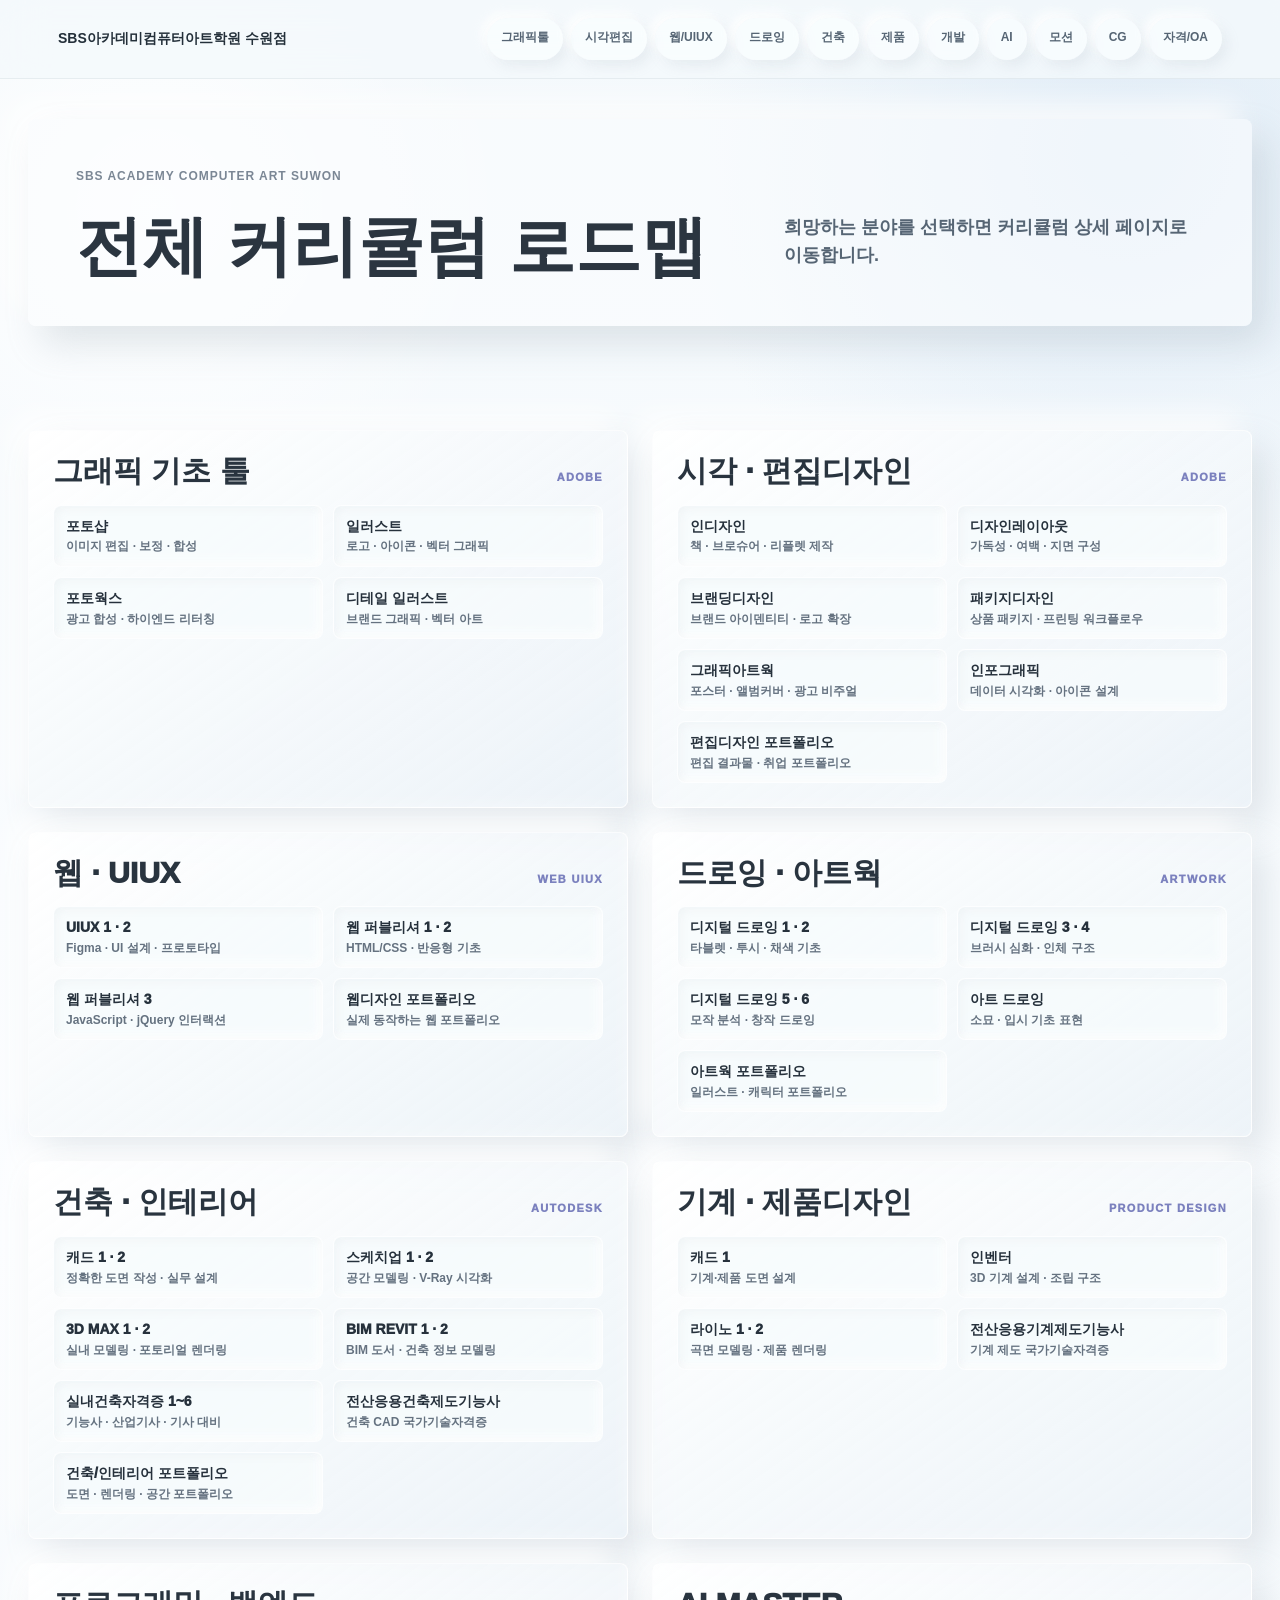
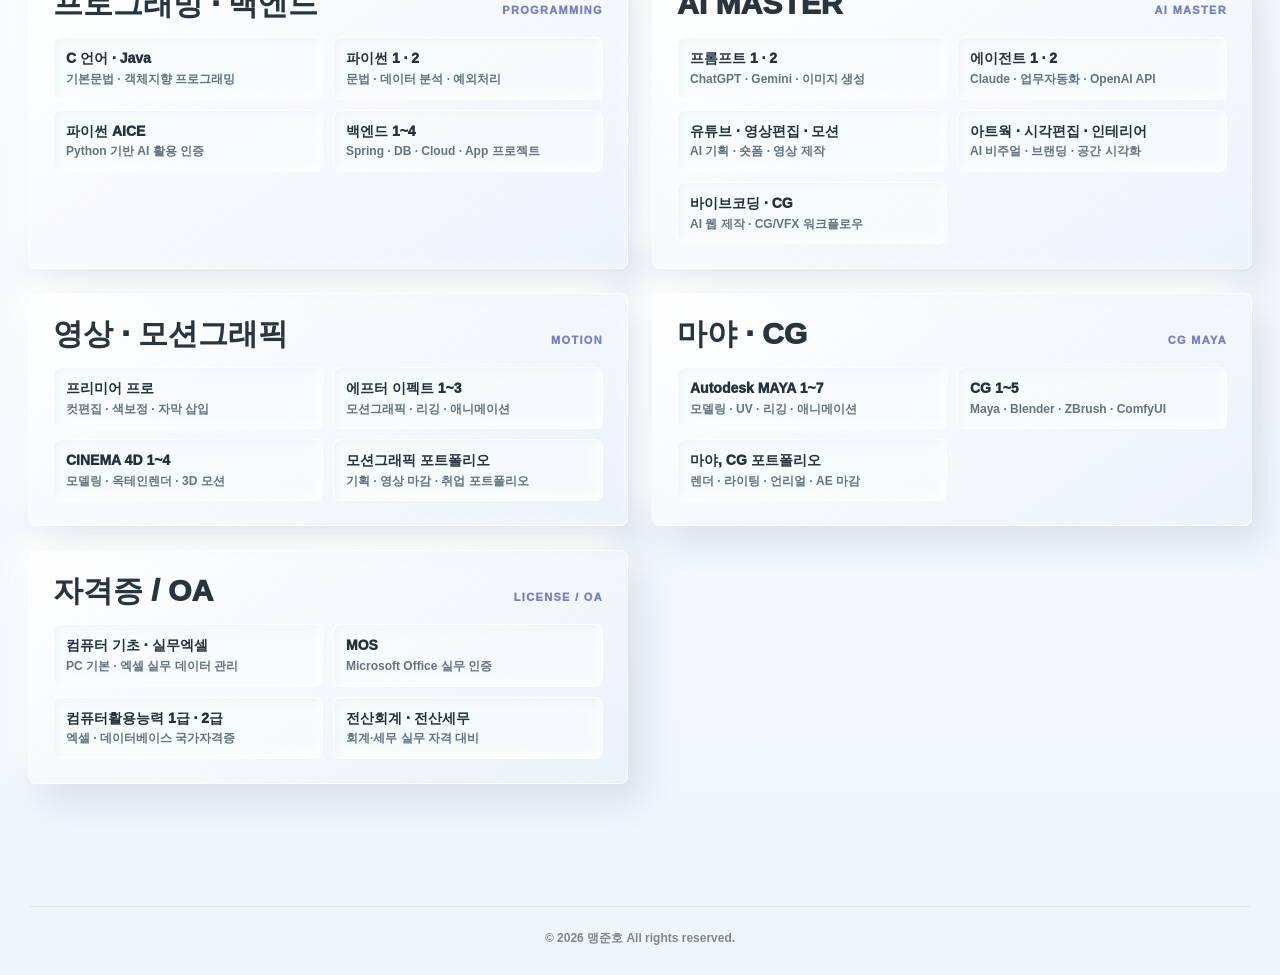
==== commit 753ee2fc: "Add files via upload" ====
--- a/index.html
+++ b/index.html
@@ -1,18 +1,210 @@
 <!doctype html>
-<meta charset="utf-8">
-<meta name="viewport" content="width=device-width, initial-scale=1">
-<meta property="og:type" content="website">
-<meta property="og:title" content="SBS Academy Computer Art Suwon Course Guide">
-<meta property="og:description" content="Select a course and review the curriculum.">
-<meta property="og:url" content="https://mjh20346-alt.github.io/sbs-course-guide/">
-<meta property="og:image" content="https://mjh20346-alt.github.io/sbs-course-guide/assets/og-image.svg">
-<meta name="twitter:card" content="summary_large_image">
-<meta name="twitter:image" content="https://mjh20346-alt.github.io/sbs-course-guide/assets/og-image.svg">
-<link rel="stylesheet" href="assets/site.css?fix=20260618">
-<header class="topbar"><nav class="nav"><strong>SBS&#50500;&#52852;&#45936;&#48120;&#52980;&#54504;&#53552;&#50500;&#53944;&#54617;&#50896; &#49688;&#50896;&#51216;<div class="nav-links"><button onclick="location.href='graphic-design.html'">&#44536;&#47000;&#54589;<button onclick="location.href='video-motion.html'">&#50689;&#49345;<button onclick="location.href='web-uiux.html'">&#50937;/UIUX<button onclick="location.href='programming.html'">&#44060;&#48156;<button onclick="location.href='cg-3d.html'">CG/3D<button onclick="location.href='ai-design.html'">AI
-<section class="hero compact"><div class="hero-inner"><div><div class="eyebrow">SBS ACADEMY COMPUTER ART SUWON<h1>&#44284;&#47785;&#48324; &#44284;&#51221; &#50504;&#45236;<p class="hero-copy">&#55148;&#47581;&#54616;&#45716; &#44284;&#47785;&#51012; &#52286;&#50500; &#52404;&#53356;&#54644;&#51452;&#49464;&#50836;.<div class="hero-actions"><button class="button primary" onclick="location.hash='subjects'">&#44284;&#47785; &#49440;&#53469;<div class="hero-panel"><div class="panel-title">Course Guide<div class="panel-grid">Design Motion Web Code Excel AI
-<main><section id="subjects"><div class="section-head"><h2>&#44284;&#47785; &#49440;&#53469;<p class="section-note">&#44284;&#47785;&#51012; &#49440;&#53469;&#54616;&#47732; &#51088;&#49464;&#54620; &#45236;&#50857;&#51012; &#48380; &#49688; &#51080;&#49845;&#45768;&#45796;.<div class="subject-grid"><button class="subject-card visual-design" onclick="location.href='graphic-design.html'"><span class="kicker">DESIGN 01<h3>&#44536;&#47000;&#54589; &#46356;&#51088;&#51064;<p>&#54252;&#53664;&#49397; &#183; &#51068;&#47084;&#49828;&#53944; &#183; GTQ<span class="card-link">&#44284;&#51221; &#50504;&#45236; &#50676;&#44592;<button class="subject-card visual-video" onclick="location.href='video-motion.html'"><span class="kicker">MOTION 01<h3>&#50689;&#49345; &#54200;&#51665; &#183; &#47784;&#49496;<p>&#54532;&#47532;&#48120;&#50612; &#183; &#50528;&#54532;&#53552;&#51060;&#54169;&#53944; &#183; &#49679;&#54268;<span class="card-link">&#44284;&#51221; &#50504;&#45236; &#50676;&#44592;<button class="subject-card visual-web" onclick="location.href='web-uiux.html'"><span class="kicker">WEB 01<h3>&#50937;&#46356;&#51088;&#51064; &#183; UI/UX<p>&#54588;&#44536;&#47560; &#183; HTML/CSS &#183; &#48152;&#51025;&#54805; &#50937;<span class="card-link">&#44284;&#51221; &#50504;&#45236; &#50676;&#44592;<button class="subject-card visual-code" onclick="location.href='programming.html'"><span class="kicker">DEV 01<h3>&#54532;&#47196;&#44536;&#47000;&#48141; &#183; &#50937;&#44060;&#48156;<p>&#54028;&#51060;&#50028; &#183; &#51088;&#48148;&#49828;&#53356;&#47549;&#53944; &#183; &#54532;&#47196;&#51229;&#53944;<span class="card-link">&#44284;&#51221; &#50504;&#45236; &#50676;&#44592;<button class="subject-card visual-cg" onclick="location.href='cg-3d.html'"><span class="kicker">CG 01<h3>CG &#183; 3D &#183; &#44172;&#51076;&#44536;&#47000;&#54589;<p>Maya &#183; Blender &#183; Unreal<span class="card-link">&#44284;&#51221; &#50504;&#45236; &#50676;&#44592;<button class="subject-card visual-ai" onclick="location.href='ai-design.html'"><span class="kicker">AI 01<h3>AI &#54876;&#50857; &#46356;&#51088;&#51064;<p>ComfyUI &#183; ControlNet &#183; &#50629;&#49828;&#52992;&#51068;<span class="card-link">&#44284;&#51221; &#50504;&#45236; &#50676;&#44592;<button class="subject-card visual-excel" onclick="location.href='practical-excel.html'"><span class="kicker">OA 01<h3>&#49892;&#47924;&#50641;&#49472;<p>&#54632;&#49688; &#183; &#54364; &#51221;&#47532; &#183; &#45936;&#51060;&#53552; &#48516;&#49437;<span class="card-link">&#44284;&#51221; &#50504;&#45236; &#50676;&#44592;<footer class="site-footer" style="grid-column:1/-1">&copy; 2026 &#47609;&#51456;&#54840; All rights reserved.
-</p></p></main></h1></div></strong>
-
-  <link rel="stylesheet" href="assets/site.css?fix=20260618b">
-  
+<html lang="ko">
+<head>
+  <meta charset="utf-8">
+  <meta name="viewport" content="width=device-width, initial-scale=1">
+  <title>컴퓨터학원 전체 커리큘럼 로드맵</title>
+  <meta name="description" content="SBS아카데미컴퓨터아트학원 수원점 전체 커리큘럼 로드맵">
+  <meta property="og:type" content="website">
+  <meta property="og:title" content="SBS아카데미컴퓨터아트학원 수원점 커리큘럼 로드맵">
+  <meta property="og:description" content="희망하는 과목을 찾아 커리큘럼을 확인하세요.">
+  <meta property="og:url" content="https://mjh20346-alt.github.io/sbs-course-guide/">
+  <meta property="og:image" content="https://mjh20346-alt.github.io/sbs-course-guide/assets/og-image.svg">
+  <meta name="twitter:card" content="summary_large_image">
+  <meta name="twitter:image" content="https://mjh20346-alt.github.io/sbs-course-guide/assets/og-image.svg">
+  <link rel="stylesheet" href="assets/site.css">
+</head>
+<body class="home-roadmap-page">
+  <header class="topbar">
+    <nav class="nav" aria-label="주요 메뉴">
+      <a class="brand" href="index.html">
+        <span>SBS아카데미컴퓨터아트학원 수원점</span>
+      </a>
+      <div class="nav-links">
+        <a href="graphic-design.html">그래픽툴</a>
+        <a href="visual-editing.html">시각편집</a>
+        <a href="web-uiux.html">웹/UIUX</a>
+        <a href="artwork.html">드로잉</a>
+        <a href="interior-design.html">건축</a>
+        <a href="product-design.html">제품</a>
+        <a href="programming.html">개발</a>
+        <a href="ai-design.html">AI</a>
+        <a href="video-motion.html">모션</a>
+        <a href="cg-3d.html">CG</a>
+        <a href="license-oa.html">자격/OA</a>
+      </div>
+    </nav>
+  </header>
+
+  <main class="roadmap-catalog-screen home-roadmap" id="catalog">
+    <section class="roadmap-intro catalog-intro" aria-labelledby="roadmap-title">
+      <span class="eyebrow">SBS ACADEMY COMPUTER ART SUWON</span>
+      <h1 id="roadmap-title">전체 커리큘럼 로드맵</h1>
+      <p>희망하는 분야를 선택하면 커리큘럼 상세 페이지로 이동합니다.</p>
+    </section>
+
+    <section class="course-catalog home-course-catalog" aria-label="전체 커리큘럼 로드맵">
+      <a class="course-family course-family-link" href="graphic-design.html">
+        <div class="family-head">
+          <span>Adobe</span>
+          <h2>그래픽 기초 툴</h2>
+        </div>
+        <ul class="course-list">
+          <li><strong>포토샵</strong><span>이미지 편집 · 보정 · 합성</span></li>
+          <li><strong>일러스트</strong><span>로고 · 아이콘 · 벡터 그래픽</span></li>
+          <li><strong>포토웍스</strong><span>광고 합성 · 하이엔드 리터칭</span></li>
+          <li><strong>디테일 일러스트</strong><span>브랜드 그래픽 · 벡터 아트</span></li>
+        </ul>
+      </a>
+
+      <a class="course-family course-family-link" href="visual-editing.html">
+        <div class="family-head">
+          <span>Adobe</span>
+          <h2>시각 · 편집디자인</h2>
+        </div>
+        <ul class="course-list">
+          <li><strong>인디자인</strong><span>책 · 브로슈어 · 리플렛 제작</span></li>
+          <li><strong>디자인레이아웃</strong><span>가독성 · 여백 · 지면 구성</span></li>
+          <li><strong>브랜딩디자인</strong><span>브랜드 아이덴티티 · 로고 확장</span></li>
+          <li><strong>패키지디자인</strong><span>상품 패키지 · 프린팅 워크플로우</span></li>
+          <li><strong>그래픽아트웍</strong><span>포스터 · 앨범커버 · 광고 비주얼</span></li>
+          <li><strong>인포그래픽</strong><span>데이터 시각화 · 아이콘 설계</span></li>
+          <li><strong>편집디자인 포트폴리오</strong><span>편집 결과물 · 취업 포트폴리오</span></li>
+        </ul>
+      </a>
+
+      <a class="course-family course-family-link" href="web-uiux.html">
+        <div class="family-head">
+          <span>Web UIUX</span>
+          <h2>웹 · UIUX</h2>
+        </div>
+        <ul class="course-list">
+          <li><strong>UIUX 1 · 2</strong><span>Figma · UI 설계 · 프로토타입</span></li>
+          <li><strong>웹 퍼블리셔 1 · 2</strong><span>HTML/CSS · 반응형 기초</span></li>
+          <li><strong>웹 퍼블리셔 3</strong><span>JavaScript · jQuery 인터랙션</span></li>
+          <li><strong>웹디자인 포트폴리오</strong><span>실제 동작하는 웹 포트폴리오</span></li>
+        </ul>
+      </a>
+
+      <a class="course-family course-family-link" href="artwork.html">
+        <div class="family-head">
+          <span>Artwork</span>
+          <h2>드로잉 · 아트웍</h2>
+        </div>
+        <ul class="course-list">
+          <li><strong>디지털 드로잉 1 · 2</strong><span>타블렛 · 투시 · 채색 기초</span></li>
+          <li><strong>디지털 드로잉 3 · 4</strong><span>브러시 심화 · 인체 구조</span></li>
+          <li><strong>디지털 드로잉 5 · 6</strong><span>모작 분석 · 창작 드로잉</span></li>
+          <li><strong>아트 드로잉</strong><span>소묘 · 입시 기초 표현</span></li>
+          <li><strong>아트웍 포트폴리오</strong><span>일러스트 · 캐릭터 포트폴리오</span></li>
+        </ul>
+      </a>
+
+      <a class="course-family course-family-link" href="interior-design.html">
+        <div class="family-head">
+          <span>Autodesk</span>
+          <h2>건축 · 인테리어</h2>
+        </div>
+        <ul class="course-list">
+          <li><strong>캐드 1 · 2</strong><span>정확한 도면 작성 · 실무 설계</span></li>
+          <li><strong>스케치업 1 · 2</strong><span>공간 모델링 · V-Ray 시각화</span></li>
+          <li><strong>3D MAX 1 · 2</strong><span>실내 모델링 · 포토리얼 렌더링</span></li>
+          <li><strong>BIM REVIT 1 · 2</strong><span>BIM 도서 · 건축 정보 모델링</span></li>
+          <li><strong>실내건축자격증 1~6</strong><span>기능사 · 산업기사 · 기사 대비</span></li>
+          <li><strong>전산응용건축제도기능사</strong><span>건축 CAD 국가기술자격증</span></li>
+          <li><strong>건축/인테리어 포트폴리오</strong><span>도면 · 렌더링 · 공간 포트폴리오</span></li>
+        </ul>
+      </a>
+
+      <a class="course-family course-family-link" href="product-design.html">
+        <div class="family-head">
+          <span>Product Design</span>
+          <h2>기계 · 제품디자인</h2>
+        </div>
+        <ul class="course-list">
+          <li><strong>캐드 1</strong><span>기계·제품 도면 설계</span></li>
+          <li><strong>인벤터</strong><span>3D 기계 설계 · 조립 구조</span></li>
+          <li><strong>라이노 1 · 2</strong><span>곡면 모델링 · 제품 렌더링</span></li>
+          <li><strong>전산응용기계제도기능사</strong><span>기계 제도 국가기술자격증</span></li>
+        </ul>
+      </a>
+
+      <a class="course-family course-family-link" href="programming.html">
+        <div class="family-head">
+          <span>Programming</span>
+          <h2>프로그래밍 · 백엔드</h2>
+        </div>
+        <ul class="course-list">
+          <li><strong>C 언어 · Java</strong><span>기본문법 · 객체지향 프로그래밍</span></li>
+          <li><strong>파이썬 1 · 2</strong><span>문법 · 데이터 분석 · 예외처리</span></li>
+          <li><strong>파이썬 AICE</strong><span>Python 기반 AI 활용 인증</span></li>
+          <li><strong>백엔드 1~4</strong><span>Spring · DB · Cloud · App 프로젝트</span></li>
+        </ul>
+      </a>
+
+      <a class="course-family course-family-link" href="ai-design.html">
+        <div class="family-head">
+          <span>AI Master</span>
+          <h2>AI MASTER</h2>
+        </div>
+        <ul class="course-list">
+          <li><strong>프롬프트 1 · 2</strong><span>ChatGPT · Gemini · 이미지 생성</span></li>
+          <li><strong>에이전트 1 · 2</strong><span>Claude · 업무자동화 · OpenAI API</span></li>
+          <li><strong>유튜브 · 영상편집 · 모션</strong><span>AI 기획 · 숏폼 · 영상 제작</span></li>
+          <li><strong>아트웍 · 시각편집 · 인테리어</strong><span>AI 비주얼 · 브랜딩 · 공간 시각화</span></li>
+          <li><strong>바이브코딩 · CG</strong><span>AI 웹 제작 · CG/VFX 워크플로우</span></li>
+        </ul>
+      </a>
+
+      <a class="course-family course-family-link" href="video-motion.html">
+        <div class="family-head">
+          <span>Motion</span>
+          <h2>영상 · 모션그래픽</h2>
+        </div>
+        <ul class="course-list">
+          <li><strong>프리미어 프로</strong><span>컷편집 · 색보정 · 자막 삽입</span></li>
+          <li><strong>에프터 이펙트 1~3</strong><span>모션그래픽 · 리깅 · 애니메이션</span></li>
+          <li><strong>CINEMA 4D 1~4</strong><span>모델링 · 옥테인렌더 · 3D 모션</span></li>
+          <li><strong>모션그래픽 포트폴리오</strong><span>기획 · 영상 마감 · 취업 포트폴리오</span></li>
+        </ul>
+      </a>
+
+      <a class="course-family course-family-link" href="cg-3d.html">
+        <div class="family-head">
+          <span>CG Maya</span>
+          <h2>마야 · CG</h2>
+        </div>
+        <ul class="course-list">
+          <li><strong>Autodesk MAYA 1~7</strong><span>모델링 · UV · 리깅 · 애니메이션</span></li>
+          <li><strong>CG 1~5</strong><span>Maya · Blender · ZBrush · ComfyUI</span></li>
+          <li><strong>마야, CG 포트폴리오</strong><span>렌더 · 라이팅 · 언리얼 · AE 마감</span></li>
+        </ul>
+      </a>
+
+      <a class="course-family course-family-link" href="license-oa.html">
+        <div class="family-head">
+          <span>License / OA</span>
+          <h2>자격증 / OA</h2>
+        </div>
+        <ul class="course-list">
+          <li><strong>컴퓨터 기초 · 실무엑셀</strong><span>PC 기본 · 엑셀 실무 데이터 관리</span></li>
+          <li><strong>MOS</strong><span>Microsoft Office 실무 인증</span></li>
+          <li><strong>컴퓨터활용능력 1급 · 2급</strong><span>엑셀 · 데이터베이스 국가자격증</span></li>
+          <li><strong>전산회계 · 전산세무</strong><span>회계·세무 실무 자격 대비</span></li>
+        </ul>
+      </a>
+    </section>
+    
+  </main>
+
+  <footer class="site-footer">&copy; 2026 맹준호 All rights reserved.</footer>
+</body>
+</html>
+
+
+
+
+
+
+
+
--- a/assets/site.css
+++ b/assets/site.css
@@ -1,13 +1,16 @@
 :root {
-  --bg: #f4f4f2;
-  --bg-soft: #ececea;
-  --paper: #fbfbfa;
-  --ink: #17181a;
-  --ink-soft: #3f4247;
-  --muted: #62666d;
-  --line: rgba(37, 38, 41, .10);
-  --shadow-soft: 20px 28px 70px rgba(30, 32, 36, .12), -18px -18px 44px rgba(255, 255, 255, .82);
-  --shadow-inset: inset 10px 10px 24px rgba(30, 32, 36, .07), inset -14px -14px 30px rgba(255, 255, 255, .88);
+  --bg: #f3f8fb;
+  --bg-soft: #eaf1f6;
+  --paper: #fbfdff;
+  --ink: #26313c;
+  --ink-soft: #566574;
+  --muted: #7b8795;
+  --line: rgba(88, 104, 119, .14);
+  --accent-lavender: #7b81be;
+  --accent-blue: #6b92e5;
+  --accent-pink: #f58ab0;
+  --shadow-soft: 14px 18px 36px rgba(139, 154, 168, .24), -14px -14px 30px rgba(255, 255, 255, .92);
+  --shadow-inset: inset 7px 7px 16px rgba(139, 154, 168, .14), inset -9px -9px 18px rgba(255, 255, 255, .9);
 }
 
 * {
@@ -22,8 +25,9 @@
   margin: 0;
   color: var(--ink);
   background:
-    radial-gradient(circle at 12% 8%, rgba(255, 255, 255, .92), transparent 22rem),
-    linear-gradient(180deg, #eeeeec 0%, #f7f7f5 44%, #ededeb 100%);
+    radial-gradient(circle at 12% 8%, rgba(255, 255, 255, .96), transparent 24rem),
+    radial-gradient(circle at 86% 4%, rgba(220, 232, 244, .72), transparent 28rem),
+    linear-gradient(180deg, #f4f9fc 0%, #fbfdff 48%, #eef5f9 100%);
   font-family: "Avenir Next", "Pretendard", "Noto Sans KR", "Malgun Gothic", Arial, sans-serif;
   line-height: 1.55;
   letter-spacing: 0;
@@ -33,6 +37,8 @@
 
 a {
   color: inherit;
+  touch-action: manipulation;
+  -webkit-tap-highlight-color: rgba(107, 146, 229, .18);
 }
 
 h1,
@@ -46,8 +52,8 @@
   position: sticky;
   top: 0;
   z-index: 20;
-  border-bottom: 1px solid rgba(37, 38, 41, .06);
-  background: rgba(244, 244, 242, .78);
+  border-bottom: 1px solid rgba(120, 138, 154, .12);
+  background: rgba(244, 249, 252, .78);
   backdrop-filter: blur(22px);
 }
 
@@ -65,7 +71,7 @@
   display: flex;
   align-items: center;
   min-width: 0;
-  color: var(--ink);
+  color: #24303a;
   text-decoration: none;
   font-size: 14px;
   font-weight: 900;
@@ -76,42 +82,55 @@
 }
 
 .contact-chip {
-  display: inline-flex;
-  align-items: center;
-  min-height: 30px;
-  color: var(--ink);
-  font-size: 13px;
-  font-weight: 700;
-  white-space: nowrap;
+  display: none;
+}
+
+.contact-chip::before {
+  content: none;
+}
+
+.topbar .contact-chip {
+  display: none;
+}
+
+body::after {
+  content: none;
 }
 
 .nav-links {
   display: flex;
   flex-wrap: wrap;
   justify-content: flex-end;
-  gap: 18px;
+  gap: 8px;
 }
 
 .nav-links a {
-  min-height: 30px;
-  padding: 4px 0;
+  min-height: 42px;
+  padding: 10px 14px;
   border: 0;
-  background: transparent;
+  border-radius: 999px;
+  background: rgba(251, 253, 255, .62);
   color: var(--ink-soft);
   font: inherit;
-  font-size: 13px;
+  font-size: 12px;
+  font-weight: 800;
   text-decoration: none;
   cursor: pointer;
+  box-shadow: 5px 6px 14px rgba(139, 154, 168, .14), -5px -5px 12px rgba(255, 255, 255, .9);
 }
 
 .nav-links a:hover {
   color: var(--ink);
+  background: rgba(255, 255, 255, .86);
 }
 
 .hero {
   position: relative;
   overflow: hidden;
   min-height: 720px;
+  background:
+    radial-gradient(circle at 82% 20%, rgba(210, 226, 241, .56), transparent 24rem),
+    radial-gradient(circle at 8% 18%, rgba(255, 255, 255, .86), transparent 22rem);
 }
 
 .hero.compact {
@@ -123,7 +142,7 @@
   left: -6vw;
   top: 92px;
   z-index: 0;
-  color: rgba(255, 255, 255, .62);
+  color: rgba(255, 255, 255, .72);
   font-size: clamp(92px, 17vw, 240px);
   font-weight: 950;
   line-height: .82;
@@ -140,7 +159,7 @@
   aspect-ratio: 1;
   border-radius: 50%;
   background:
-    radial-gradient(circle at 35% 28%, rgba(255, 255, 255, .94), rgba(255, 255, 255, .42) 32%, rgba(205, 207, 209, .30) 62%, rgba(180, 183, 187, .26) 100%);
+    radial-gradient(circle at 35% 28%, rgba(255, 255, 255, .96), rgba(242, 248, 252, .72) 34%, rgba(210, 224, 236, .38) 72%, rgba(188, 205, 219, .24) 100%);
   box-shadow: var(--shadow-soft);
   content: "";
   pointer-events: none;
@@ -150,9 +169,9 @@
   position: relative;
   z-index: 1;
   display: grid;
-  grid-template-columns: minmax(0, 1fr) minmax(310px, 450px);
+  grid-template-columns: minmax(0, 1fr) minmax(280px, 360px);
   align-items: center;
-  gap: 72px;
+  gap: 56px;
   max-width: 1220px;
   min-height: inherit;
   margin: 0 auto;
@@ -170,12 +189,12 @@
 }
 
 h1 {
-  max-width:860px;
+  max-width: 860px;
   margin-bottom: 26px;
   color: var(--ink);
-  font-size:clamp(46px,6.2vw,88px);
+  font-size: clamp(46px, 6.2vw, 88px);
   font-weight: 950;
-  line-height:1;
+  line-height: 1;
   letter-spacing: 0;
 }
 
@@ -201,9 +220,9 @@
   padding: 12px 26px;
   border: 0;
   border-radius: 999px;
-  color: var(--ink-soft);
-  background: linear-gradient(145deg, #ffffff, #ddddda);
-  box-shadow: 8px 10px 22px rgba(30, 32, 36, .13), -8px -8px 22px rgba(255, 255, 255, .86);
+  color: #435160;
+  background: linear-gradient(145deg, #ffffff, #e8f0f6);
+  box-shadow: 7px 9px 20px rgba(139, 154, 168, .24), -7px -7px 18px rgba(255, 255, 255, .92);
   text-decoration: none;
   font: inherit;
   font-size: 14px;
@@ -212,80 +231,78 @@
 }
 
 .button.primary {
-  color: var(--ink);
+  color: #fff;
+  background: linear-gradient(145deg, #7b81be, #6b92e5);
+  box-shadow: 8px 10px 22px rgba(107, 146, 229, .26), -7px -7px 18px rgba(255, 255, 255, .82);
 }
 
 .button.secondary {
-  background: transparent;
-  box-shadow: none;
+  color: #5c6977;
+  background: linear-gradient(145deg, #ffffff, #e8f0f6);
+  box-shadow: 7px 9px 20px rgba(139, 154, 168, .18), -7px -7px 18px rgba(255, 255, 255, .92);
 }
 
 .hero-panel {
   position: relative;
-  display: grid;
-  place-items: center;
-  min-height: 420px;
-  padding: 0;
+  display: block;
+  min-height: 0;
+  padding: 28px;
+  border: 1px solid rgba(255, 255, 255, .72);
+  border-radius: 8px;
+  background: linear-gradient(145deg, rgba(255, 255, 255, .92), rgba(232, 240, 246, .72));
+  box-shadow: var(--shadow-soft);
   isolation: isolate;
 }
 
 .hero-panel::before {
-  position: absolute;
-  width: min(86%, 390px);
-  aspect-ratio: 1;
-  border-radius: 50%;
-  background: linear-gradient(145deg, #ffffff, #d7d8d6);
-  box-shadow: var(--shadow-soft);
-  content: "";
+  display: none;
 }
 
 .hero-panel::after {
-  position: absolute;
-  right: 8%;
-  top: 18%;
-  width: 94px;
-  aspect-ratio: 1;
-  border-radius: 50%;
-  background: linear-gradient(145deg, #fdfdfc, #d4d5d3);
-  box-shadow: var(--shadow-soft);
-  content: "";
+  display: none;
 }
 
 .panel-title {
   position: relative;
   z-index: 1;
   margin-bottom: 18px;
-  color: rgba(37, 38, 41, .22);
-  font-size: clamp(42px, 6vw, 76px);
+  color: #344250;
+  font-size: clamp(24px, 2.6vw, 34px);
   font-weight: 950;
-  line-height: .9;
-  text-align: center;
+  line-height: 1.05;
+  text-align: left;
 }
 
 .panel-grid {
   position: relative;
   z-index: 1;
-  display: flex;
-  flex-wrap: wrap;
-  justify-content: center;
-  gap: 8px 16px;
-  max-width: 280px;
+  display: grid;
+  grid-template-columns: repeat(2, minmax(0, 1fr));
+  gap: 9px;
+  max-width: none;
 }
 
 .panel-grid span {
-  color: var(--ink-soft);
-  font-size: 13px;
+  min-width: 0;
+  padding: 9px 10px;
+  border-radius: 999px;
+  color: #5f6e7c;
+  background: rgba(247, 251, 253, .82);
+  box-shadow: inset 3px 3px 8px rgba(139, 154, 168, .08), inset -4px -4px 9px rgba(255, 255, 255, .82);
+  font-size: 12px;
   font-weight: 800;
+  line-height: 1.2;
+  text-align: center;
 }
 
 main {
   max-width: 1220px;
   margin: 0 auto;
-  padding: 68px 28px 96px;
+  padding: 72px 28px 96px;
 }
 
 section {
-  scroll-margin-top: 96px;
+  scroll-margin-top: 128px;
   margin-top: 104px;
 }
 
@@ -318,6 +335,8 @@
 
 .subject-grid,
 .module-grid,
+.example-grid,
+.sbs-flow-grid,
 .route-grid,
 .question-grid,
 .summary-grid {
@@ -335,20 +354,27 @@
 
 .route-grid,
 .question-grid,
-.summary-grid {
+.summary-grid,
+.sbs-flow-grid {
   grid-template-columns: repeat(4, minmax(0, 1fr));
+}
+
+.example-grid {
+  grid-template-columns: repeat(3, minmax(0, 1fr));
 }
 
 .subject-card,
 .module-card,
+.example-card,
+.flow-card,
 .route-card,
 .question-card,
 .summary-card,
 .timeline-card {
-  border: 0;
-  border-radius: 0;
-  background: transparent;
-  box-shadow: none;
+  border: 1px solid rgba(255, 255, 255, .72);
+  border-radius: 8px;
+  background: linear-gradient(145deg, rgba(255, 255, 255, .9), rgba(232, 240, 246, .72));
+  box-shadow: var(--shadow-soft);
 }
 
 .subject-card {
@@ -358,6 +384,9 @@
   border-top: 1px solid rgba(23, 24, 26, .16);
   color: var(--ink);
   text-decoration: none;
+  transition: transform .24s ease, border-color .24s ease, color .24s ease;
+  touch-action: manipulation;
+  -webkit-tap-highlight-color: transparent;
 }
 
 .subject-visual {
@@ -376,6 +405,7 @@
 
 .subject-card h3,
 .module-card h3,
+.flow-card h3,
 .route-card h3,
 .question-card h3,
 .summary-card h3,
@@ -387,8 +417,48 @@
   line-height: 1.16;
 }
 
+.subject-card h3,
+.card-link {
+  transition: transform .24s ease, opacity .24s ease;
+}
+
+.subject-card:active {
+  transform: scale(.985);
+}
+
+@media (hover: hover) {
+  .subject-card:hover,
+  .subject-card:focus-visible {
+    border-color: rgba(23, 24, 26, .34);
+    outline: 0;
+  }
+
+  .subject-card:hover h3,
+  .subject-card:focus-visible h3,
+  .subject-card:hover .card-link,
+  .subject-card:focus-visible .card-link {
+    transform: translateX(6px);
+  }
+}
+
+.site-footer {
+  max-width: 1220px;
+  margin: 72px auto 28px;
+  padding: 22px 28px 0;
+  border-top: 1px solid var(--line);
+  color: var(--muted);
+  font-size: 12px;
+  font-weight: 700;
+  text-align: center;
+}
+
+@view-transition {
+  navigation: auto;
+}
+
 .subject-card p,
 .module-card p,
+.flow-card p,
 .route-card p,
 .question-card p,
 .summary-card p,
@@ -413,13 +483,82 @@
 
 .module-card {
   min-height: 0;
-  padding-top: 24px;
-  border-top: 1px solid var(--line);
+  overflow: hidden;
+  padding: 0;
+}
+
+.module-card[href] {
+  display: block;
+  color: inherit;
+  text-decoration: none;
+  transition: transform .2s ease, box-shadow .2s ease, border-color .2s ease;
+}
+
+.module-card[href]:active {
+  transform: scale(.99);
+}
+
+@media (hover: hover) {
+  .module-card[href]:hover,
+  .module-card[href]:focus-visible {
+    border-color: rgba(123, 129, 190, .35);
+    box-shadow: 12px 14px 32px rgba(139, 154, 168, .18), -8px -8px 24px rgba(255, 255, 255, .95);
+    outline: 0;
+    transform: translateY(-3px);
+  }
+}
+
+.module-image {
+  display: block;
+  width: 100%;
+  aspect-ratio: 4 / 3;
+  margin: 0;
+  border-radius: 0;
+  object-fit: cover;
+  object-position: center;
+  background: #eef5f9;
+  box-shadow: none;
+  transition: transform .28s ease, filter .28s ease;
+}
+
+@media (hover: hover) {
+  .module-card:hover .module-image {
+    filter: saturate(1.04) contrast(1.03);
+    transform: scale(1.025);
+  }
+}
+
+.example-section,
+.sbs-flow-section {
+  scroll-margin-top: 128px;
+}
+
+.example-card {
+  overflow: hidden;
+  margin: 0;
+  padding: 12px;
+}
+
+.example-card img {
+  display: block;
+  width: 100%;
+  aspect-ratio: 3 / 2;
+  border-radius: 8px;
+  object-fit: cover;
+  background: #eef5f9;
+}
+
+.example-card figcaption {
+  padding: 14px 8px 4px;
+  color: var(--ink);
+  font-size: 15px;
+  font-weight: 900;
+  line-height: 1.3;
 }
 
 .module-head {
   min-height: 0;
-  padding: 0;
+  padding: 22px 24px 0;
   border-bottom: 0;
   background: transparent;
 }
@@ -427,7 +566,7 @@
 .module-body {
   display: grid;
   gap: 18px;
-  padding: 14px 0 0;
+  padding: 14px 24px 24px;
 }
 
 .module-body ul,
@@ -453,25 +592,26 @@
   display: inline-flex;
   align-items: center;
   min-height: 25px;
-  padding: 3px 0;
-  color: var(--muted);
+  padding: 4px 10px;
+  border-radius: 999px;
+  color: #657280;
+  background: rgba(247, 251, 253, .82);
+  box-shadow: inset 3px 3px 8px rgba(139, 154, 168, .08), inset -4px -4px 9px rgba(255, 255, 255, .82);
   font-size: 12px;
   font-weight: 850;
 }
 
 .tag + .tag::before {
-  padding-right: 7px;
-  color: rgba(37, 38, 41, .28);
-  content: "/";
+  content: none;
 }
 
 .route-card,
 .question-card,
 .summary-card,
+.flow-card,
 .timeline-card {
   min-height: 0;
-  padding-top: 24px;
-  border-top: 1px solid var(--line);
+  padding: 24px;
 }
 
 .route-number,
@@ -482,7 +622,7 @@
   margin-bottom: 22px;
   border-radius: 0;
   background: transparent;
-  color: rgba(37, 38, 41, .22);
+  color: rgba(123, 129, 190, .34);
   box-shadow: none;
   font-size: 44px;
   font-weight: 950;
@@ -493,6 +633,281 @@
   display: grid;
   grid-template-columns: repeat(4, minmax(0, 1fr));
   gap: 34px;
+}
+
+.roadmap-page {
+  min-height: 100vh;
+  background:
+    radial-gradient(circle at 78% 16%, rgba(227, 237, 247, .8), transparent 24rem),
+    linear-gradient(180deg, #f4f9fc 0%, #fbfdff 48%, #eef5f9 100%);
+}
+
+.home-roadmap-page {
+  min-height: 100vh;
+  background:
+    radial-gradient(circle at 12% 8%, rgba(255, 255, 255, .96), transparent 22rem),
+    radial-gradient(circle at 88% 6%, rgba(218, 232, 245, .78), transparent 28rem),
+    linear-gradient(180deg, #f4f9fc 0%, #fbfdff 48%, #eef5f9 100%);
+}
+
+.roadmap-page .topbar {
+  position: static;
+  background: rgba(244, 249, 252, .78);
+}
+
+.home-roadmap-page .topbar {
+  position: static;
+  background: rgba(244, 249, 252, .78);
+}
+
+.roadmap-screen {
+  display: grid;
+  gap: 16px;
+  max-width: 1220px;
+  margin: 0 auto;
+  padding: clamp(24px, 3.6vw, 40px) 28px 26px;
+}
+
+.roadmap-intro {
+  display: grid;
+  grid-template-columns: minmax(0, 1fr) minmax(280px, 420px);
+  align-items: end;
+  gap: 28px;
+}
+
+.roadmap-intro .eyebrow {
+  grid-column: 1 / -1;
+  margin-bottom: 0;
+}
+
+.roadmap-intro h1 {
+  max-width: 760px;
+  margin-bottom: 0;
+  font-size: clamp(38px, 5.2vw, 62px);
+  line-height: .98;
+}
+
+.roadmap-intro p {
+  margin-bottom: 8px;
+  color: var(--ink-soft);
+  font-size: clamp(15px, 1.45vw, 18px);
+  font-weight: 700;
+  line-height: 1.55;
+}
+
+.roadmap-board {
+  display: grid;
+  grid-template-columns: repeat(3, minmax(0, 1fr));
+  gap: 12px 16px;
+}
+
+.roadmap-lane {
+  position: relative;
+  min-height: 128px;
+  padding: 14px 14px 12px;
+  border-top: 2px solid rgba(23, 24, 26, .86);
+  background: rgba(255, 255, 255, .62);
+}
+
+.roadmap-lane::after {
+  position: absolute;
+  left: 0;
+  right: 0;
+  bottom: 0;
+  height: 1px;
+  background: rgba(23, 24, 26, .12);
+  content: "";
+}
+
+.roadmap-lane > span {
+  display: block;
+  margin-bottom: 6px;
+  color: var(--muted);
+  font-size: 11px;
+  font-weight: 950;
+  letter-spacing: .06em;
+  text-transform: uppercase;
+}
+
+.roadmap-lane h2 {
+  margin: 0 0 8px;
+  color: var(--ink);
+  font-size: clamp(20px, 2vw, 26px);
+  font-weight: 950;
+  line-height: 1.05;
+}
+
+.roadmap-lane ol {
+  display: grid;
+  gap: 5px;
+  margin: 0;
+  padding: 0;
+  list-style: none;
+  counter-reset: roadmap-step;
+}
+
+.roadmap-lane li {
+  display: grid;
+  grid-template-columns: 20px minmax(0, 1fr);
+  gap: 8px;
+  align-items: start;
+  color: var(--ink-soft);
+  font-size: 12px;
+  font-weight: 800;
+  line-height: 1.25;
+}
+
+.roadmap-lane li::before {
+  counter-increment: roadmap-step;
+  content: counter(roadmap-step);
+  display: inline-grid;
+  place-items: center;
+  width: 18px;
+  height: 18px;
+  border-radius: 50%;
+  background: #17181a;
+  color: #fff;
+  font-size: 10px;
+  font-weight: 950;
+  line-height: 1;
+}
+
+.roadmap-catalog-screen {
+  max-width: 1280px;
+  margin: 0 auto;
+  padding: clamp(30px, 4vw, 54px) 28px 50px;
+}
+
+.home-roadmap {
+  padding-top: clamp(24px, 3.2vw, 40px);
+}
+
+.catalog-intro {
+  margin-bottom: 34px;
+  padding: clamp(28px, 4vw, 48px);
+  border-radius: 8px;
+  background: rgba(251, 253, 255, .58);
+  box-shadow: var(--shadow-soft);
+}
+
+.catalog-intro h1 {
+  max-width: 720px;
+  color: #2b3540;
+  font-size: clamp(42px, 5.2vw, 66px);
+  letter-spacing: 0;
+}
+
+.course-catalog {
+  display: grid;
+  grid-template-columns: repeat(2, minmax(0, 1fr));
+  gap: 24px;
+}
+
+.course-family {
+  padding: 24px;
+  border: 1px solid rgba(255, 255, 255, .72);
+  border-radius: 8px;
+  background: linear-gradient(145deg, rgba(255, 255, 255, .9), rgba(232, 240, 246, .72));
+  box-shadow: var(--shadow-soft);
+}
+
+.course-family-link {
+  display: block;
+  color: inherit;
+  text-decoration: none;
+  transition: transform .22s ease, opacity .22s ease, border-color .22s ease;
+  touch-action: manipulation;
+  -webkit-tap-highlight-color: rgba(107, 146, 229, .16);
+}
+
+.course-family-link:active {
+  transform: scale(.99);
+}
+
+@media (hover: hover) {
+  .course-family-link:hover,
+  .course-family-link:focus-visible {
+    border-color: rgba(123, 129, 190, .28);
+    outline: 0;
+    transform: translateY(-3px);
+  }
+
+  .course-family-link:hover .family-head h2,
+  .course-family-link:focus-visible .family-head h2 {
+    text-decoration: underline;
+    text-decoration-thickness: 2px;
+    text-underline-offset: 5px;
+  }
+}
+
+.family-head {
+  display: flex;
+  align-items: baseline;
+  justify-content: space-between;
+  gap: 16px;
+  margin-bottom: 18px;
+}
+
+.family-head span {
+  order: 2;
+  color: var(--accent-lavender);
+  font-size: 11px;
+  font-weight: 950;
+  letter-spacing: .12em;
+  text-align: right;
+  text-transform: uppercase;
+  white-space: nowrap;
+}
+
+.family-head h2 {
+  margin: 0;
+  color: #29343f;
+  font-size: clamp(23px, 2.35vw, 31px);
+  font-weight: 950;
+  line-height: 1.04;
+}
+
+.course-list {
+  display: grid;
+  grid-template-columns: repeat(2, minmax(0, 1fr));
+  gap: 10px;
+  margin: 0;
+  padding: 0;
+  list-style: none;
+}
+
+.course-list li {
+  min-width: 0;
+  padding: 12px 12px 11px;
+  border: 1px solid rgba(255, 255, 255, .72);
+  border-radius: 8px;
+  background: rgba(247, 251, 253, .78);
+  box-shadow: inset 3px 3px 8px rgba(139, 154, 168, .08), inset -4px -4px 9px rgba(255, 255, 255, .82);
+}
+
+.course-list strong,
+.course-list span {
+  display: block;
+}
+
+.course-list strong {
+  color: #26313c;
+  font-size: 14px;
+  font-weight: 950;
+  line-height: 1.28;
+}
+
+.course-list span {
+  margin-top: 3px;
+  color: #657280;
+  font-size: 12px;
+  font-weight: 700;
+  line-height: 1.35;
+}
+
+.site-footer {
+  border-top: 1px solid rgba(120, 138, 154, .14);
+  color: #7b8795;
 }
 
 .footer {
@@ -504,12 +919,27 @@
 }
 
 @media (max-width: 1120px) {
+  section {
+    scroll-margin-top: 156px;
+  }
+
+  .nav {
+    align-items: flex-start;
+    flex-direction: column;
+  }
+
+  .nav-links {
+    justify-content: flex-start;
+  }
+
   .hero-inner {
     grid-template-columns: 1fr;
   }
 
   .subject-grid,
   .module-grid,
+  .example-grid,
+  .sbs-flow-grid,
   .route-grid,
   .question-grid,
   .summary-grid,
@@ -518,7 +948,45 @@
   }
 
   .hero-panel {
-    min-height: 320px;
+    min-height: 0;
+  }
+
+  .roadmap-intro {
+    grid-template-columns: 1fr;
+  }
+
+  .roadmap-intro p {
+    max-width: 640px;
+  }
+
+  .course-catalog {
+    grid-template-columns: 1fr;
+  }
+
+  .course-list {
+    grid-template-columns: repeat(2, minmax(0, 1fr));
+  }
+
+  .roadmap-track {
+    grid-template-columns: 1fr;
+  }
+
+  .track-head {
+    position: static;
+  }
+}
+
+@media (min-width: 900px) and (max-width: 1120px) {
+  .course-catalog {
+    grid-template-columns: repeat(2, minmax(0, 1fr));
+  }
+
+  .course-list {
+    grid-template-columns: 1fr;
+  }
+
+  .catalog-intro {
+    padding: 34px;
   }
 }
 
@@ -531,11 +999,17 @@
 
   .nav-links {
     justify-content: flex-start;
-    gap: 12px 16px;
+    gap: 8px;
+  }
+
+  .nav-links a {
+    min-height: 40px;
+    padding: 8px 11px;
+    font-size: 11.5px;
   }
 
   .contact-chip {
-    white-space: normal;
+    display: none;
   }
 
   .hero,
@@ -560,11 +1034,18 @@
   }
 
   .hero-panel {
-    min-height: 260px;
+    min-height: 0;
+    padding: 22px;
+  }
+
+  .panel-grid {
+    grid-template-columns: repeat(2, minmax(0, 1fr));
   }
 
   .subject-grid,
   .module-grid,
+  .example-grid,
+  .sbs-flow-grid,
   .route-grid,
   .question-grid,
   .summary-grid,
@@ -583,6 +1064,70 @@
   .section-note {
     margin-top: 12px;
   }
+
+  .roadmap-screen {
+    padding: 30px 22px 32px;
+  }
+
+  .roadmap-intro h1 {
+    font-size: clamp(38px, 12vw, 58px);
+  }
+
+  .roadmap-board {
+    grid-template-columns: 1fr;
+    gap: 12px;
+  }
+
+  .roadmap-lane {
+    min-height: 0;
+  }
+
+  .roadmap-catalog-screen {
+    padding: 24px 18px 34px;
+  }
+
+  .catalog-intro {
+    padding: 26px 22px;
+  }
+
+  .catalog-intro h1 {
+    font-size: clamp(38px, 12vw, 58px);
+  }
+
+  .family-head {
+    display: block;
+  }
+
+  .family-head span {
+    display: block;
+    margin-bottom: 6px;
+    text-align: left;
+  }
+
+  .course-list {
+    grid-template-columns: 1fr;
+  }
+
+  .roadmap-hero-board {
+    grid-template-columns: 1fr;
+    padding: 18px;
+  }
+
+  .track-head h3 {
+    font-size: 24px;
+  }
+
+  .track-steps {
+    grid-auto-columns: minmax(220px, 84vw);
+  }
+
+  .roadmap-source {
+    padding: 10px;
+  }
+
+  .roadmap-source img {
+    width: 960px;
+  }
 }
 
 @media print {
@@ -593,7 +1138,7 @@
 
   .topbar,
   .hero-actions,
-  .footer {
+  .site-footer {
     display: none;
   }
 
@@ -631,6 +1176,8 @@
 
   .subject-grid,
   .module-grid,
+  .example-grid,
+  .sbs-flow-grid,
   .route-grid,
   .question-grid,
   .summary-grid,
@@ -639,38 +1186,3 @@
     grid-template-columns: repeat(2, 1fr);
   }
 }
-
-:root{--bg:#f8f8f6;--bg-soft:#f1f1ef;--paper:#fff}body{background:radial-gradient(circle at 12% 8%,rgba(255,255,255,.96),transparent 22rem),linear-gradient(180deg,#f7f7f5 0%,#fff 46%,#f6f6f4 100%)}.topbar{background:rgba(248,248,246,.82)}.contact-chip{position:fixed;right:28px;bottom:22px;z-index:30;justify-content:center;padding:8px 14px;border:1px solid rgba(23,24,26,.08);border-radius:999px;color:transparent;background:rgba(255,255,255,.78);box-shadow:8px 12px 30px rgba(30,32,36,.09);backdrop-filter:blur(18px);font-weight:800}.contact-chip::before{color:var(--ink);content:"\b2f4\b2f9 \b9f9\c900\d638 \d300\c7a5"}
-
-.contact-chip::before{content:"\b2f4\b2f9\20 \b9f9\c900\d638\20 \d300\c7a5"}
-
-.contact-chip::before{content:"\b2f4\b2f9" " " "\b9f9\c900\d638" " " "\d300\c7a5"}
-
-.contact-chip::before{content:"\00b2f4\00b2f9\000020\00b9f9\00c900\00d638\000020\00d300\00c7a5"}
-
-.contact-chip{position:fixed!important;top:90vh!important;right:28px!important;bottom:auto!important;z-index:1000!important;display:inline-flex!important;color:transparent!important}.contact-chip::before{color:var(--ink);content:"\00b9f9\00c900\00d638\000020\00d300\00c7a5"!important}
-
-.contact-chip{position:fixed!important;top:auto!important;right:28px!important;bottom:22px!important;z-index:1000!important;display:inline-flex!important;color:transparent!important}.contact-chip::before{color:var(--ink);content:"\00b9f9\00c900\00d638\000020\00d300\00c7a5"!important}
-
-.contact-chip{position:fixed!important;top:90vh!important;right:28px!important;bottom:auto!important;z-index:1000!important;display:inline-flex!important;color:transparent!important}.contact-chip::before{color:var(--ink);content:"\00b9f9\00c900\00d638\000020\00d300\00c7a5"!important}
-
-/*x*/
-.contact-chip{display:none!important}.topbar .contact-chip{display:none!important}body::after{content:none!important}.site-footer{max-width:1220px;margin:72px auto 28px;padding:22px 28px 0;border-top:1px solid var(--line);color:var(--muted);font-size:12px;font-weight:700;text-align:center}.subject-card{transition:transform .24s ease,border-color .24s ease,color .24s ease;touch-action:manipulation;-webkit-tap-highlight-color:transparent}.subject-card h3,.card-link{transition:transform .24s ease,opacity .24s ease}.subject-card:active{transform:scale(.985)}@media (hover:hover){.subject-card:hover,.subject-card:focus-visible{border-color:rgba(23,24,26,.34);outline:0}.subject-card:hover h3,.subject-card:focus-visible h3,.subject-card:hover .card-link,.subject-card:focus-visible .card-link{transform:translateX(6px)}}@view-transition{navigation:auto}
-
-  .site-footer{color:transparent!important}.site-footer::before{content:"\00a9 2026 \b9f9\c900\d638 All rights reserved.";color:var(--muted)}
-.nav-links button{border:0;background:transparent;font:inherit;color:inherit;cursor:pointer}.subject-card{display:block;width:100%;text-align:left;font:inherit;cursor:pointer}
-
-.site-footer::before{content:"\00a9\0020 2026\0020 \b9f9\c900\d638\0020 All rights reserved."!important}
-
-.site-footer::before{content:"\00a9  2026 \b9f9\c900\d638  All rights reserved."!important}
-
-.site-footer::before{content:"\0000a9 2026 \00b9f9\00c900\00d638 All rights reserved."!important}
-
-.site-footer::before{content:"\0000a9\0000202026\000020\00b9f9\00c900\00d638\000020All rights reserved."!important}
-
-.site-footer::before{content:"\0000a9\0000a02026\0000a0\00b9f9\00c900\00d638\0000a0All rights reserved."!important}
-
-/* readable main repair */
-body{background:#fafaf9!important;color:var(--ink)!important}.topbar{position:static!important;min-height:100vh!important;background:transparent!important;border:0!important}.nav{display:block!important;max-width:1120px!important;margin:0 auto!important;padding:34px 28px 64px!important}.nav strong{display:block!important;color:var(--ink)!important;font-size:16px!important;font-weight:900!important}.nav-links{display:grid!important;grid-template-columns:repeat(2,minmax(0,1fr))!important;gap:26px 34px!important;margin-top:150px!important;font-weight:400!important}.nav-links::before{content:"\acfc\baa9\bcc4\00a0\acfc\c815\00a0\c548\b0b4\A\d76c\b9dd\d558\b294\00a0\acfc\baa9\c744\00a0\cc3e\c544\00a0\ccb4\d06c\d574\c8fc\c138\c694."!important;grid-column:1/-1!important;white-space:pre-line!important;margin-bottom:24px!important;color:var(--ink)!important;font-size:clamp(34px,6vw,76px)!important;font-weight:900!important;line-height:1.08!important;letter-spacing:0!important}.nav-links>button:not(.subject-card){display:none!important}.nav-links>.subject-card{display:block!important;width:100%!important;min-height:auto!important;padding:28px 0 32px!important;border:0!important;border-top:1px solid rgba(23,24,26,.18)!important;background:transparent!important;box-shadow:none!important;text-align:left!important;font:inherit!important;color:var(--ink)!important;cursor:pointer!important;white-space:normal!important}.nav-links>.subject-card .kicker,.nav-links>.subject-card h3,.nav-links>.subject-card p,.nav-links>.subject-card .card-link{display:block!important}.nav-links>.subject-card h3{margin:10px 0 12px!important;font-size:30px!important;line-height:1.18!important}.nav-links>.subject-card p{margin:0!important;color:var(--ink-soft)!important;font-size:16px!important;line-height:1.6!important}.nav-links>.subject-card .card-link{margin-top:16px!important;font-size:14px!important;font-weight:900!important}.nav-links>.subject-card .card-link::after{content:""!important}.site-footer{display:none!important}.nav-links::after{content:"\00a9\00a02026\00a0\b9f9\c900\d638\00a0All\00a0rights\00a0reserved."!important;grid-column:1/-1!important;margin-top:34px!important;padding-top:22px!important;border-top:1px solid var(--line)!important;color:var(--muted)!important;font-size:12px!important;font-weight:700!important;text-align:center!important}@media(max-width:760px){.nav{padding:26px 22px 48px!important}.nav-links{grid-template-columns:1fr!important;margin-top:92px!important}.nav-links::before{font-size:40px!important}}
-
-.nav-links::after{content:"Copyright 2026 MJH. All rights reserved."!important}
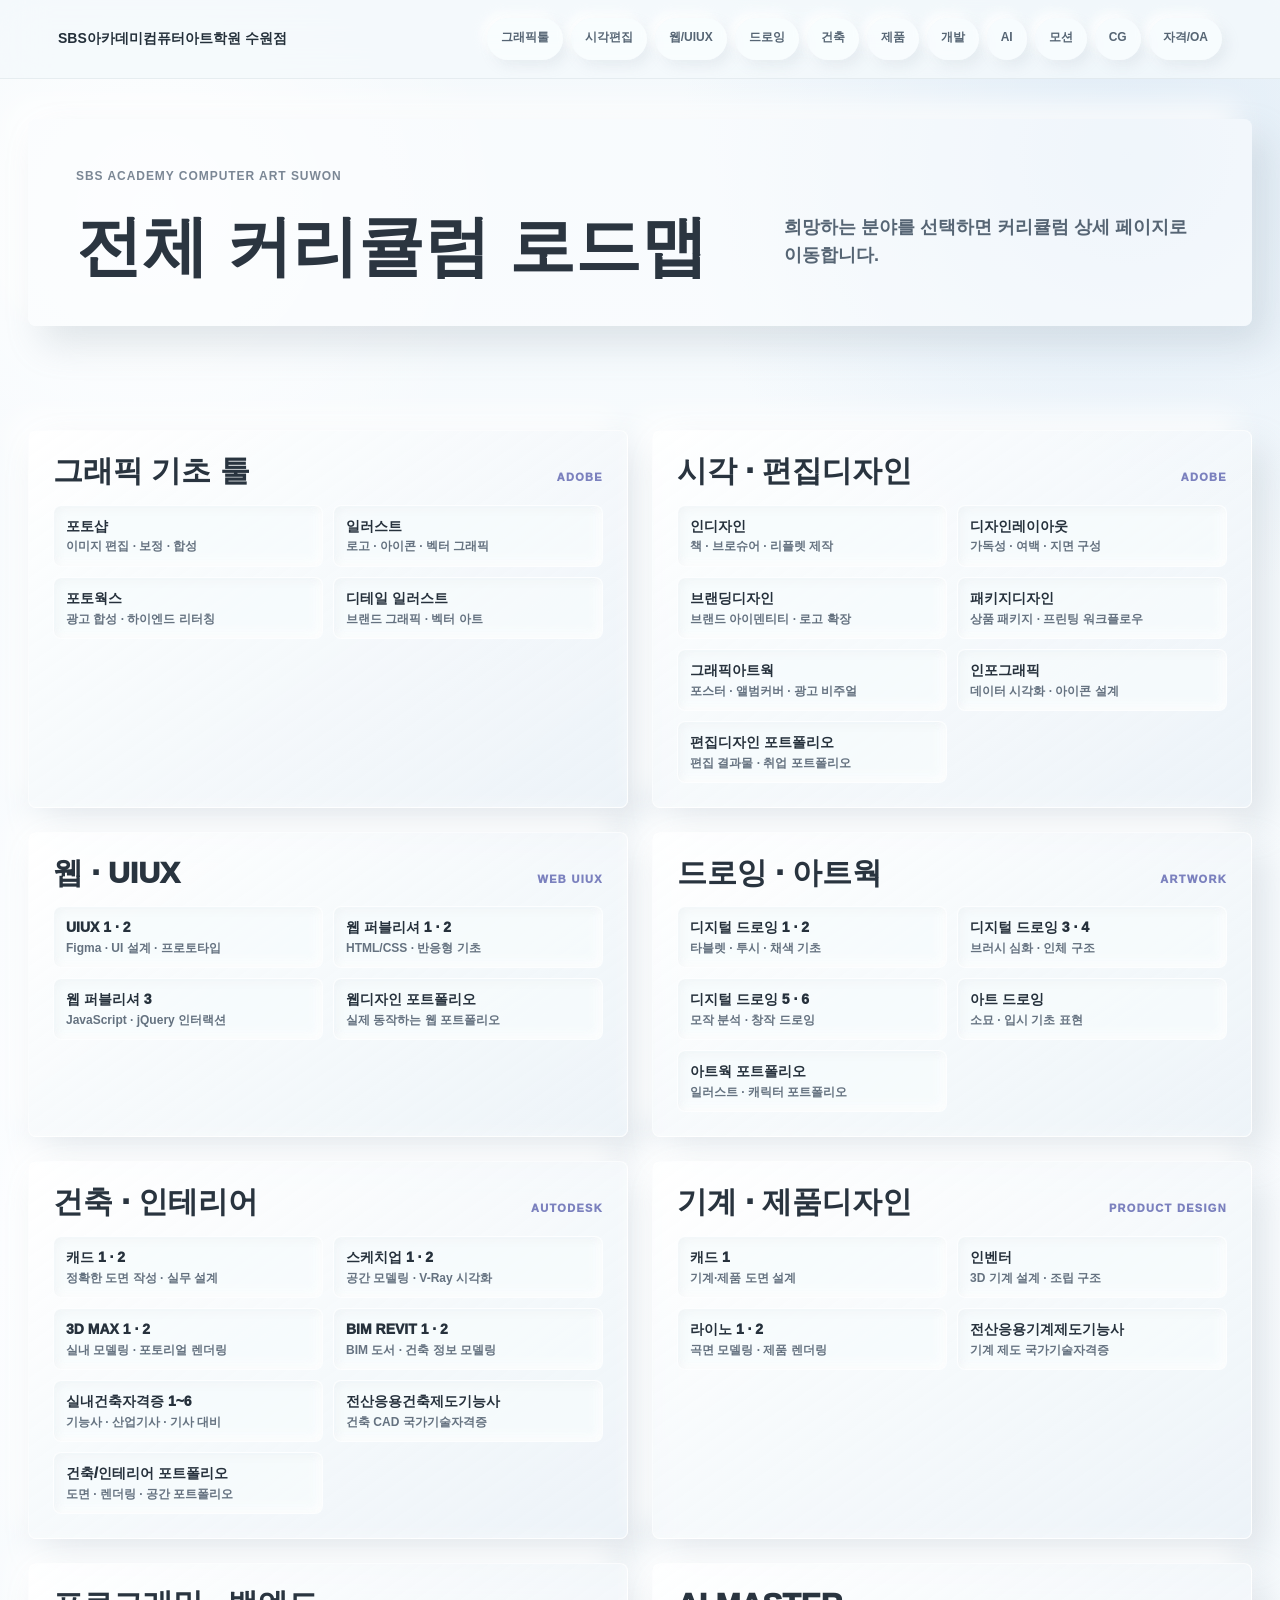
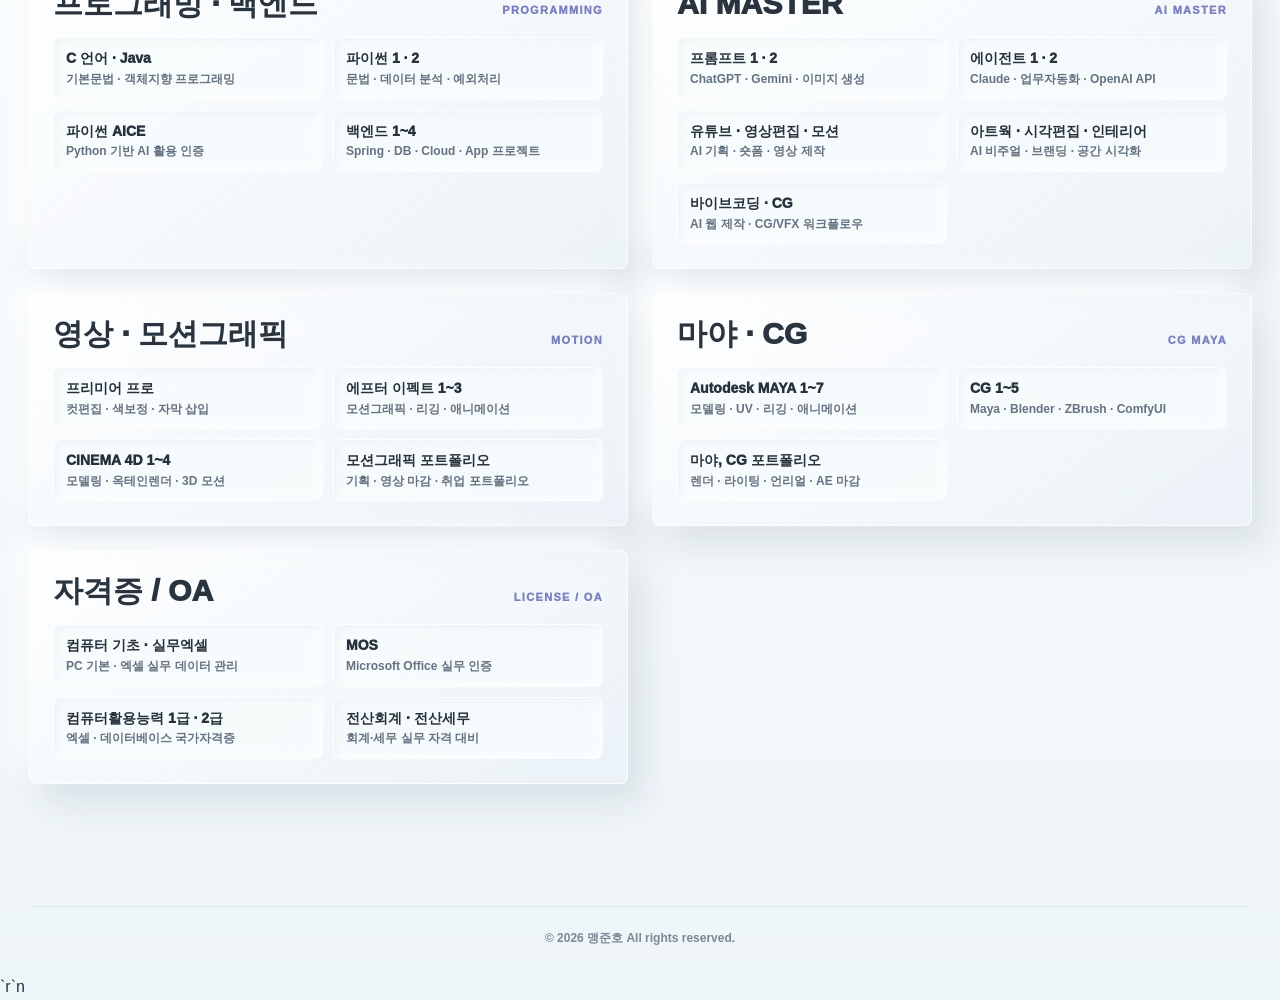
==== commit 7f386600: "Add files via upload" ====
--- a/index.html
+++ b/index.html
@@ -9,9 +9,13 @@
   <meta property="og:title" content="SBS아카데미컴퓨터아트학원 수원점 커리큘럼 로드맵">
   <meta property="og:description" content="희망하는 과목을 찾아 커리큘럼을 확인하세요.">
   <meta property="og:url" content="https://mjh20346-alt.github.io/sbs-course-guide/">
-  <meta property="og:image" content="https://mjh20346-alt.github.io/sbs-course-guide/assets/og-image.svg">
+  <meta property="og:image" content="https://mjh20346-alt.github.io/sbs-course-guide/assets/kakao-thumbnail.png">
+  <meta property="og:image:secure_url" content="https://mjh20346-alt.github.io/sbs-course-guide/assets/kakao-thumbnail.png">
+  <meta property="og:image:type" content="image/png">
+  <meta property="og:image:width" content="921">
+  <meta property="og:image:height" content="921">
   <meta name="twitter:card" content="summary_large_image">
-  <meta name="twitter:image" content="https://mjh20346-alt.github.io/sbs-course-guide/assets/og-image.svg">
+  <meta name="twitter:image" content="https://mjh20346-alt.github.io/sbs-course-guide/assets/kakao-thumbnail.png">
   <link rel="stylesheet" href="assets/site.css">
 </head>
 <body class="home-roadmap-page">
@@ -198,7 +202,7 @@
   </main>
 
   <footer class="site-footer">&copy; 2026 맹준호 All rights reserved.</footer>
-</body>
+  <script src="assets/site.js" defer></script>`r`n</body>
 </html>
 
 
--- a/assets/site.css
+++ b/assets/site.css
@@ -514,17 +514,26 @@
   aspect-ratio: 4 / 3;
   margin: 0;
   border-radius: 0;
-  object-fit: cover;
+  object-fit: contain;
   object-position: center;
-  background: #eef5f9;
+  background:
+    radial-gradient(circle at 50% 42%, rgba(255, 255, 255, .92), transparent 58%),
+    linear-gradient(145deg, #f7fbfd, #e8f0f6);
   box-shadow: none;
-  transition: transform .28s ease, filter .28s ease;
+  transition: filter .28s ease;
+}
+
+.module-image.image-fallback {
+  padding: 22px;
+  object-fit: contain;
+  background:
+    radial-gradient(circle at 50% 42%, rgba(255, 255, 255, .96), transparent 58%),
+    linear-gradient(145deg, #f8fbfd, #eaf1f6);
 }
 
 @media (hover: hover) {
   .module-card:hover .module-image {
     filter: saturate(1.04) contrast(1.03);
-    transform: scale(1.025);
   }
 }
 
